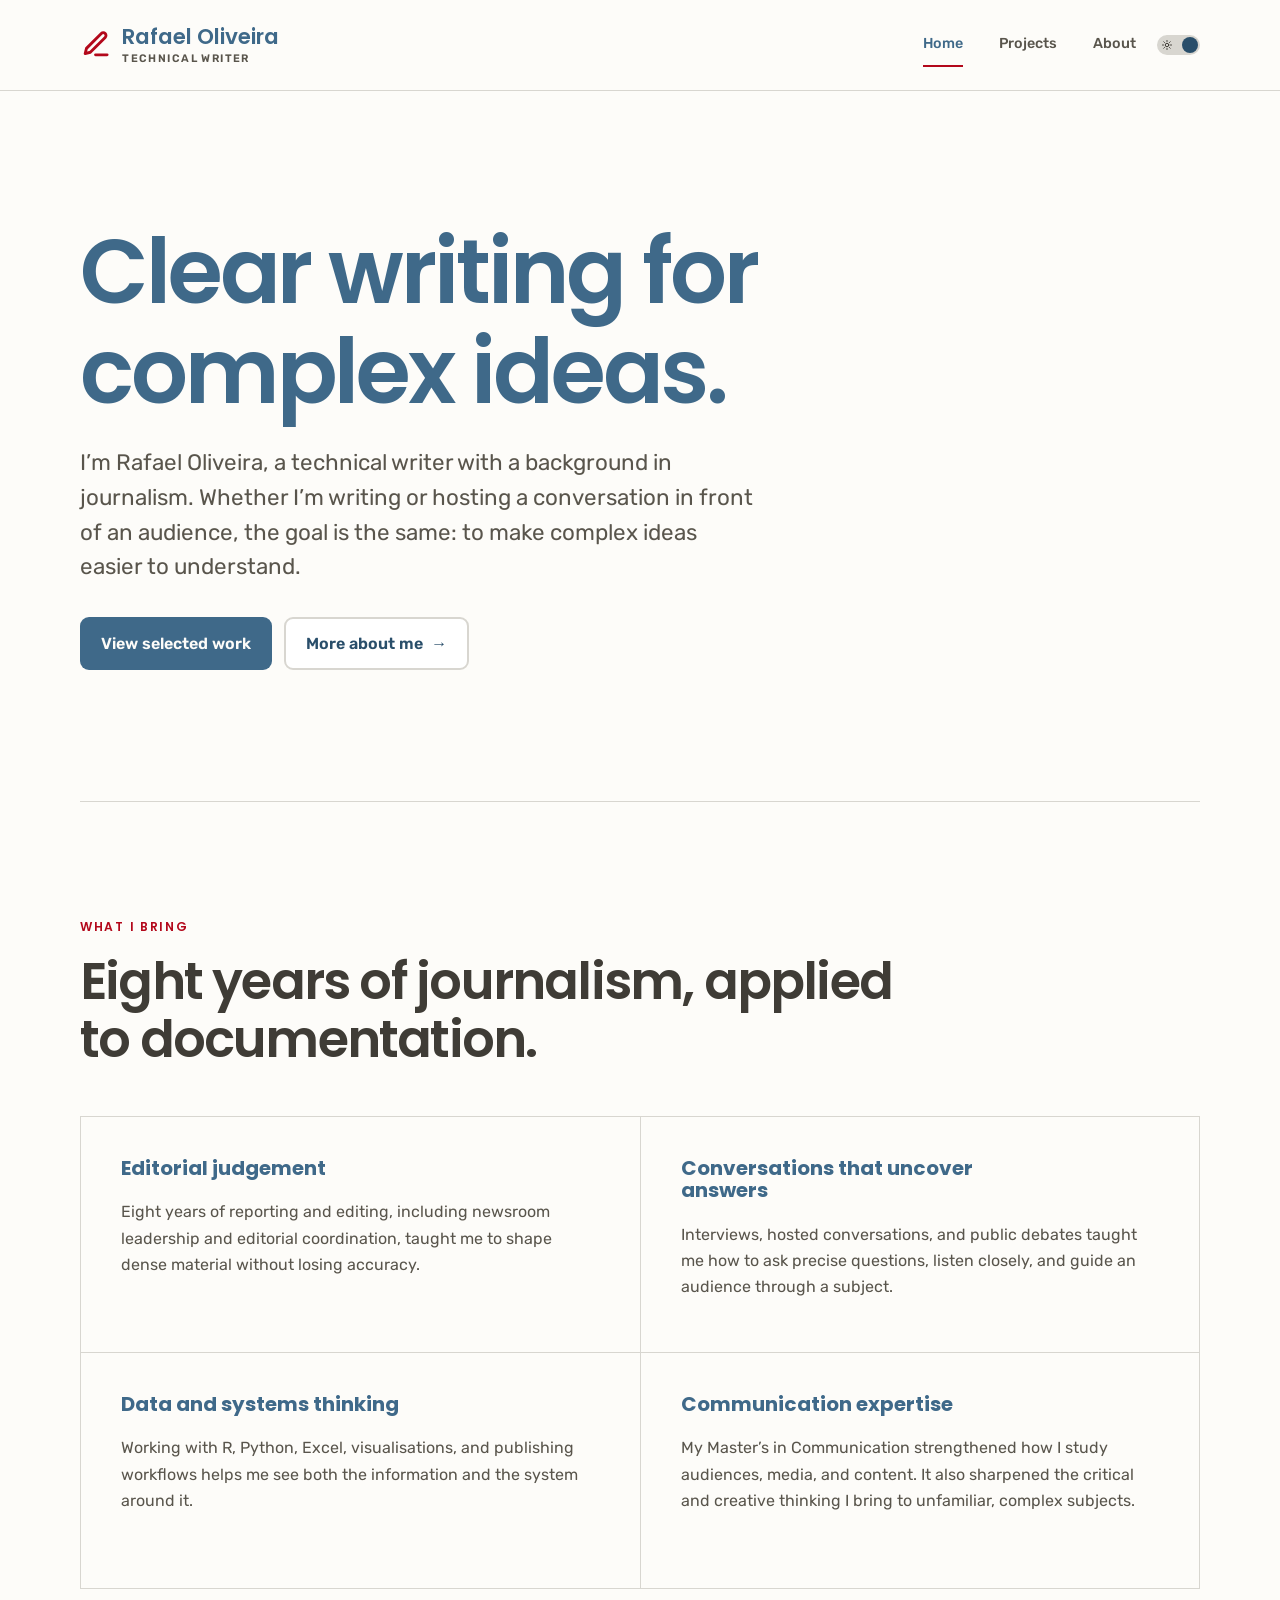
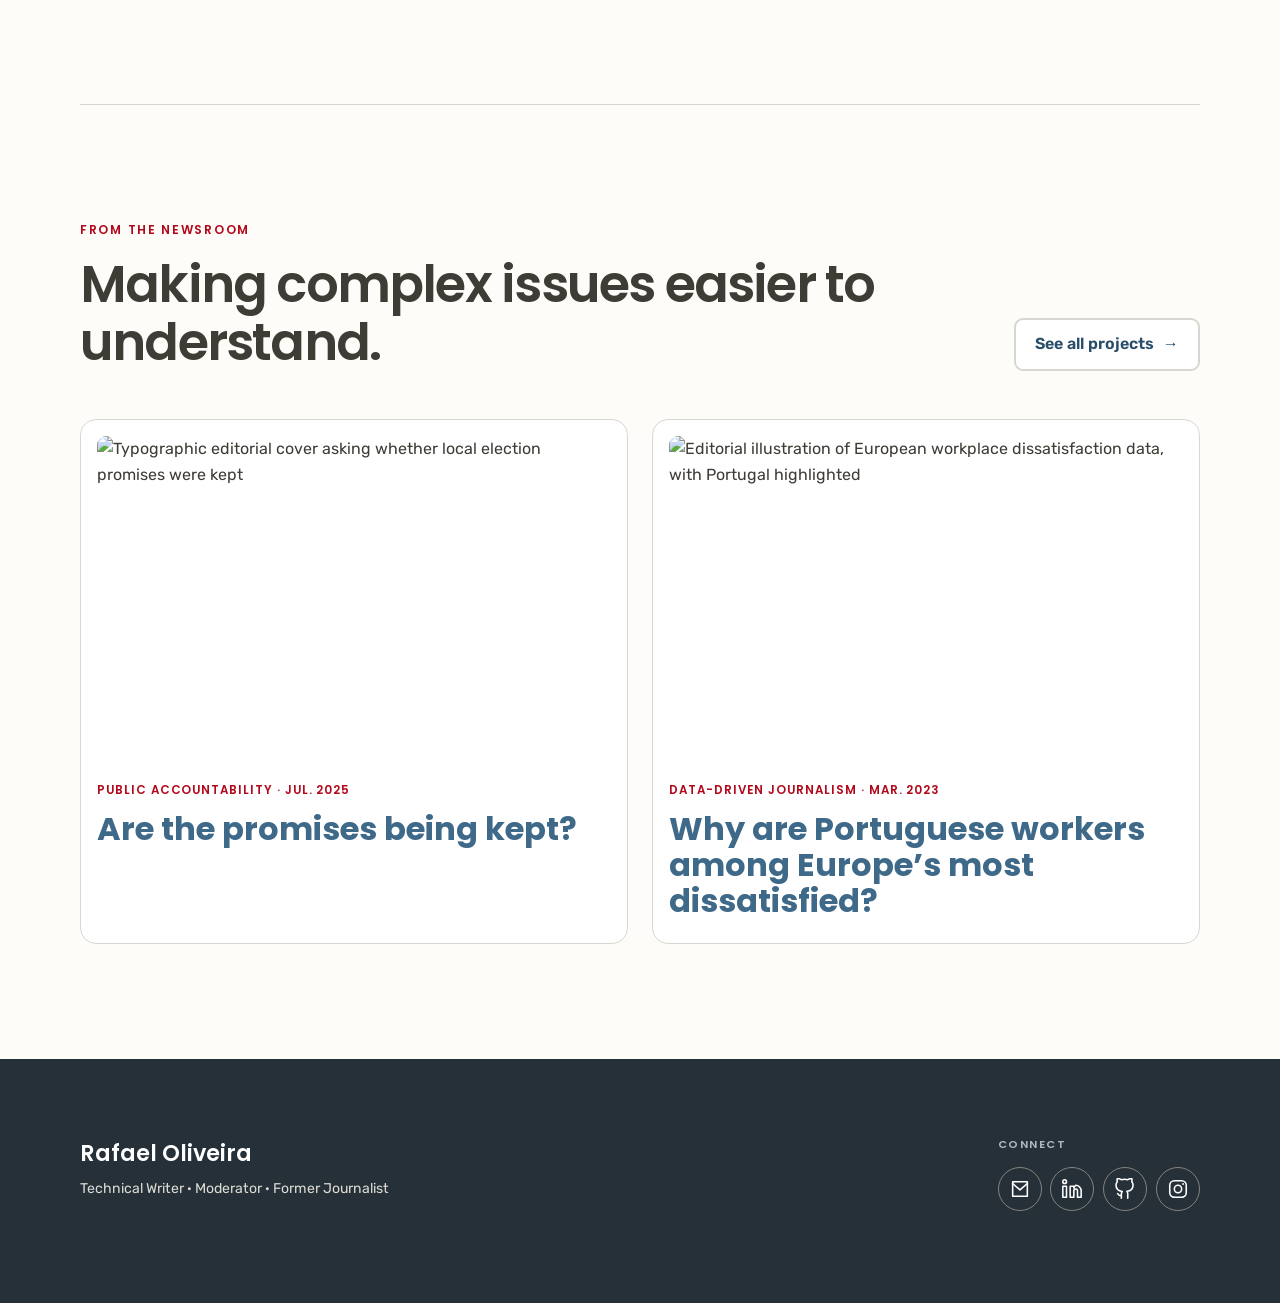
==== index.html @ fb3566c7 "Add files via upload" ====
<!DOCTYPE html>
<html lang="en">
<head>
    <meta charset="UTF-8">
    <meta name="viewport" content="width=device-width, initial-scale=1.0">
    <meta name="description" content="Rafael Oliveira is a technical writer with a background in journalism, data analysis, and editorial work.">
    <title>Rafael Oliveira — Technical Writer</title>
    <link rel="preconnect" href="https://fonts.googleapis.com">
    <link rel="preconnect" href="https://fonts.gstatic.com" crossorigin>
    <link href="https://fonts.googleapis.com/css2?family=Poppins:wght@500;600;700&family=Rubik:wght@400;500;600&display=swap" rel="stylesheet">
    <script>
        document.documentElement.classList.add('js');
        try {
            const savedTheme = localStorage.getItem('theme');
            const preferredTheme = matchMedia('(prefers-color-scheme: dark)').matches ? 'dark' : 'light';
            document.documentElement.dataset.theme = savedTheme || preferredTheme;
        } catch (error) {}
    </script>
    <link rel="stylesheet" href="./style.css">
</head>
<body>
    <a class="skip-link" href="#main-content">Skip to content</a>

    <header class="site-header">
        <nav class="site-nav" aria-label="Primary navigation">
            <a class="brand" href="./index.html">
                <svg class="brand-icon" viewBox="0 0 24 24" aria-hidden="true"><path d="M12 20h9"/><path d="M16.5 3.5a2.12 2.12 0 0 1 3 3L8 18l-4 1 1-4Z"/></svg>
                <span class="brand-copy">
                    <span class="brand-name">Rafael Oliveira</span>
                    <span class="brand-role">Technical Writer</span>
                </span>
            </a>
            <div class="nav-actions">
                <ul class="nav-links">
                    <li><a href="./index.html" aria-current="page">Home</a></li>
                    <li><a href="./projects.html">Projects</a></li>
                    <li><a href="./about.html">About</a></li>
                </ul>
                <button class="theme-toggle" type="button" aria-label="Switch to dark theme" aria-pressed="false">
                    <span class="theme-track" aria-hidden="true">
                        <svg class="theme-symbol theme-symbol-sun" viewBox="0 0 24 24"><circle cx="12" cy="12" r="3.5"/><path d="M12 3v2M12 19v2M3 12h2M19 12h2M5.6 5.6 7 7M17 17l1.4 1.4M5.6 18.4 7 17M17 7l1.4-1.4"/></svg>
                        <svg class="theme-symbol theme-symbol-moon" viewBox="0 0 24 24"><path d="M19 15.2A7.5 7.5 0 0 1 8.8 5 7.5 7.5 0 1 0 19 15.2Z"/></svg>
                        <span class="theme-thumb"></span>
                    </span>
                </button>
            </div>
        </nav>
    </header>

    <main id="main-content">
        <section class="hero" aria-labelledby="hero-title">
            <h1 id="hero-title">Clear writing for complex ideas.</h1>
            <p class="hero-summary">
                I’m Rafael Oliveira, a technical writer with a background in journalism. Whether I’m writing
                or hosting a conversation in front of an audience, the goal is the same: to make
                complex ideas easier to understand.
            </p>
            <div class="hero-actions">
                <a class="button button-primary" href="./projects.html">View selected work</a>
                <a class="button button-secondary" href="./about.html">More about me <span aria-hidden="true">→</span></a>
            </div>
        </section>

        <section class="strengths section-shell" aria-labelledby="strengths-title">
            <div class="section-heading">
                <p class="eyebrow">What I bring</p>
                <h2 id="strengths-title">Eight years of journalism, applied to documentation.</h2>
            </div>
            <div class="strength-grid">
                <article>
                    <h3>Editorial judgement</h3>
                    <p>Eight years of reporting and editing, including newsroom leadership and editorial coordination, taught me to shape dense material without losing accuracy.</p>
                </article>
                <article>
                    <h3>Conversations that uncover answers</h3>
                    <p>Interviews, hosted conversations, and public debates taught me how to ask precise questions, listen closely, and guide an audience through a subject.</p>
                </article>
                <article>
                    <h3>Data and systems thinking</h3>
                    <p>Working with R, Python, Excel, visualisations, and publishing workflows helps me see both the information and the system around it.</p>
                </article>
                <article>
                    <h3>Communication expertise</h3>
                    <p>My Master’s in Communication strengthened how I study audiences, media, and content. It also sharpened the critical and creative thinking I bring to unfamiliar, complex subjects.</p>
                </article>
            </div>
        </section>

        <section class="featured section-shell" aria-labelledby="featured-title">
            <div class="section-heading section-heading-row">
                <div>
                    <p class="eyebrow">From the newsroom</p>
                    <h2 id="featured-title">Making complex issues easier to understand.</h2>
                </div>
                <a class="button button-secondary" href="./projects.html">See all projects <span aria-hidden="true">→</span></a>
            </div>
            <div class="featured-grid">
                <a class="featured-card" href="https://mare-viva.pt/destaque/o-prometido-esta-a-ser-cumprido/" target="_blank" rel="noopener noreferrer">
                    <img src="./media/mare-viva-promises-v3.png" alt="Typographic editorial cover asking whether local election promises were kept">
                    <span class="project-type">Public accountability · <time datetime="2025-07">Jul. 2025</time></span>
                    <h3>Are the promises being kept?</h3>
                </a>
                <a class="featured-card" href="https://www.publico.pt/interactivos/portugueses-mais-insatisfeitos-trabalho-europa/" target="_blank" rel="noopener noreferrer">
                    <img src="./media/publico-workplace-dissatisfaction.png" alt="Editorial illustration of European workplace dissatisfaction data, with Portugal highlighted">
                    <span class="project-type">Data-driven journalism · <time datetime="2023-03">Mar. 2023</time></span>
                    <h3>Why are Portuguese workers among Europe’s most dissatisfied?</h3>
                </a>
            </div>
        </section>
    </main>

    <footer class="site-footer">
        <div class="footer-main">
            <div class="footer-identity">
                <p class="footer-name">Rafael Oliveira</p>
                <p class="footer-role">Technical Writer · Moderator · Former Journalist</p>
            </div>
            <div class="footer-connect">
                <p class="footer-label">Connect</p>
                <ul class="social-links" aria-label="Professional and social links">
                    <li><a href="mailto:raffael.oliveira.works@gmail.com" aria-label="Email Rafael"><svg viewBox="0 0 24 24" aria-hidden="true"><path d="M4 4h16v16H4z"/><path d="m4 6 8 7 8-7"/></svg></a></li>
                    <li><a href="https://www.linkedin.com/in/rafael-oliveira27/" target="_blank" rel="noopener noreferrer" aria-label="Rafael Oliveira on LinkedIn"><svg viewBox="0 0 24 24" aria-hidden="true"><path d="M16 8a6 6 0 0 1 6 6v7h-4v-7a2 2 0 0 0-4 0v7h-4V9h4v2a5 5 0 0 1 2-3Z"/><path d="M2 9h4v12H2z"/><circle cx="4" cy="4" r="2"/></svg></a></li>
                    <li><a href="https://github.com/RaffaelPO" target="_blank" rel="noopener noreferrer" aria-label="Rafael Oliveira on GitHub"><svg viewBox="0 0 24 24" aria-hidden="true"><path d="M15 22v-4a4.8 4.8 0 0 0-1-3.5c3.3-.4 6.8-1.6 6.8-7A5.4 5.4 0 0 0 19.4 4 5 5 0 0 0 19.3.5S18.2.1 15 1.8a13.4 13.4 0 0 0-7 0C4.8.1 3.7.5 3.7.5A5 5 0 0 0 3.6 4a5.4 5.4 0 0 0-1.4 3.7c0 5.4 3.5 6.6 6.8 7A4.8 4.8 0 0 0 8 18v4"/><path d="M8 19c-3 .9-3-1.5-4-2"/></svg></a></li>
                    <li><a href="https://www.instagram.com/raffaelpo/" target="_blank" rel="noopener noreferrer" aria-label="Rafael Oliveira on Instagram"><svg viewBox="0 0 24 24" aria-hidden="true"><rect x="3" y="3" width="18" height="18" rx="5"/><circle cx="12" cy="12" r="4"/><circle cx="17.5" cy="6.5" r="1" class="icon-fill"/></svg></a></li>
                </ul>
            </div>
        </div>
    </footer>
    <script src="./script.js"></script>
</body>
</html>
---- style.css ----
:root {
  color-scheme: light;
  --paper: #fdfcf9;
  --surface: #ffffff;
  --ink: #3f3c36;
  --ink-soft: #59554c;
  --primary: #3f6989;
  --primary-strong: #294e6a;
  --accent: #b3081b;
  --accent-soft: #f5dfe2;
  --line: #d8d6d0;
  --focus: #f0a500;
  --header-bg: rgba(253, 252, 249, 0.94);
  --footer-bg: #263039;
  --footer-copy: #fdfcf9;
  --shadow: 0 18px 50px rgba(38, 48, 56, 0.1);
  --sans: "Rubik", Arial, sans-serif;
  --display: "Poppins", Arial, sans-serif;
  --content-width: 1120px;
}

:root[data-theme="dark"] {
  color-scheme: dark;
  --paper: #111820;
  --surface: #19232d;
  --ink: #f5f1e9;
  --ink-soft: #c4cbd2;
  --primary: #9bc6e4;
  --primary-strong: #cae5f7;
  --accent: #ff8291;
  --accent-soft: #51212a;
  --line: #34414d;
  --focus: #ffd166;
  --header-bg: rgba(17, 24, 32, 0.94);
  --footer-bg: #080d12;
  --footer-copy: #f5f1e9;
  --shadow: 0 18px 50px rgba(0, 0, 0, 0.28);
}

* {
  box-sizing: border-box;
}

html {
  scroll-behavior: smooth;
}

body {
  margin: 0;
  overflow-x: hidden;
  background: var(--paper);
  color: var(--ink);
  font-family: var(--sans);
  font-size: 1rem;
  line-height: 1.65;
  transition: background-color 250ms ease, color 250ms ease;
}

img {
  display: block;
  max-width: 100%;
}

a {
  color: inherit;
}

a:focus-visible,
button:focus-visible {
  outline: 3px solid var(--focus);
  outline-offset: 4px;
}

button {
  font: inherit;
}

h1,
h2,
h3,
p {
  margin-top: 0;
}

h1,
h2,
h3 {
  line-height: 1.12;
}

h1,
h2 {
  font-family: var(--display);
  font-weight: 600;
  letter-spacing: -0.035em;
}

h1 {
  font-size: clamp(3.25rem, 7vw, 6.25rem);
}

h2 {
  font-size: clamp(2.15rem, 4vw, 3.7rem);
}

h3 {
  font-family: var(--display);
  font-size: 1.25rem;
}

.skip-link {
  position: fixed;
  top: 1rem;
  left: 1rem;
  z-index: 100;
  padding: 0.75rem 1rem;
  background: var(--surface);
  color: var(--ink);
  font-weight: 700;
  transform: translateY(-200%);
}

.skip-link:focus {
  transform: translateY(0);
}

.site-header {
  position: relative;
  z-index: 10;
  border-bottom: 1px solid var(--line);
  background: var(--header-bg);
  backdrop-filter: blur(12px);
  transition: background-color 250ms ease, border-color 250ms ease;
}

.site-nav {
  width: min(calc(100% - 2rem), var(--content-width));
  min-height: 90px;
  margin: 0 auto;
  display: flex;
  align-items: center;
  justify-content: space-between;
  gap: 2rem;
}

.brand {
  display: inline-flex;
  align-items: center;
  gap: 0.7rem;
  text-decoration: none;
  line-height: 1.15;
}

.brand-icon {
  width: 31px;
  height: 31px;
  flex: 0 0 auto;
  fill: none;
  stroke: var(--accent);
  stroke-linecap: round;
  stroke-linejoin: round;
  stroke-width: 2.2;
  transition: transform 220ms ease;
}

.brand:hover .brand-icon {
  transform: rotate(-8deg) translateY(-2px);
}

.brand-copy {
  display: flex;
  flex-direction: column;
}

.brand-name {
  color: var(--primary);
  font-family: var(--display);
  font-size: 1.35rem;
  font-weight: 600;
}

.brand-role {
  margin-top: 0.2rem;
  color: var(--ink-soft);
  font-size: 0.68rem;
  font-weight: 600;
  letter-spacing: 0.13em;
  text-transform: uppercase;
}

.nav-actions {
  display: flex;
  align-items: center;
  gap: 1.25rem;
}

.nav-links,
.social-links,
.tag-list,
.timeline {
  margin: 0;
  padding: 0;
  list-style: none;
}

.nav-links {
  display: flex;
  align-items: center;
  gap: clamp(1rem, 3vw, 2.25rem);
}

.nav-links a {
  display: inline-flex;
  min-height: 44px;
  align-items: center;
  border-bottom: 2px solid transparent;
  color: var(--ink-soft);
  font-size: 0.9rem;
  font-weight: 500;
  text-decoration: none;
}

.nav-links a:hover,
.nav-links a[aria-current="page"] {
  border-color: var(--accent);
  color: var(--primary);
}

.theme-toggle {
  width: 44px;
  height: 44px;
  flex: 0 0 auto;
  display: grid;
  place-items: center;
  padding: 0;
  border: 0;
  border-radius: 50%;
  background: transparent;
  cursor: pointer;
}

.theme-toggle:hover {
  background: transparent;
}

.theme-toggle:hover .theme-track {
  box-shadow: 0 0 0 1px var(--ink-soft);
}

.theme-track {
  position: relative;
  width: 43px;
  height: 20px;
  display: block;
  overflow: hidden;
  border-radius: 999px;
  background: var(--line);
  transition: background-color 180ms ease, box-shadow 180ms ease;
}

.theme-thumb {
  position: absolute;
  top: 2px;
  right: 2px;
  z-index: 2;
  width: 16px;
  height: 16px;
  border-radius: 50%;
  background: var(--primary-strong);
  transition: transform 180ms ease, background-color 180ms ease;
}

:root[data-theme="dark"] .theme-thumb {
  transform: translateX(-23px);
}

.theme-symbol {
  position: absolute;
  top: 4px;
  z-index: 1;
  width: 12px;
  height: 12px;
  fill: none;
  stroke: var(--ink);
  stroke-linecap: round;
  stroke-linejoin: round;
  stroke-width: 2;
}

.theme-symbol-sun {
  left: 4px;
}

.theme-symbol-moon {
  right: 4px;
}

.section-shell,
.hero {
  width: min(calc(100% - 2rem), var(--content-width));
  margin-inline: auto;
}

.hero {
  min-height: min(710px, calc(100vh - 90px));
  padding: clamp(4rem, 7vw, 6rem) 0;
  display: flex;
  flex-direction: column;
  justify-content: center;
}

.hero h1 {
  max-width: 930px;
  margin-bottom: 1.5rem;
  color: var(--primary);
}

.hero-summary {
  max-width: 680px;
  margin-bottom: 2rem;
  color: var(--ink-soft);
  font-size: clamp(1.15rem, 2vw, 1.4rem);
  line-height: 1.55;
}

.eyebrow {
  margin-bottom: 1rem;
  color: var(--accent);
  font-family: var(--display);
  font-size: 0.76rem;
  font-weight: 600;
  letter-spacing: 0.14em;
  text-transform: uppercase;
}

.hero-actions {
  display: flex;
  flex-wrap: wrap;
  align-items: center;
  gap: 0.75rem;
}

.button {
  display: inline-flex;
  min-height: 48px;
  align-items: center;
  justify-content: center;
  padding: 0.72rem 1.2rem;
  border: 2px solid transparent;
  border-radius: 9px;
  font-weight: 600;
  text-decoration: none;
  transition: background-color 160ms ease, color 160ms ease, transform 160ms ease;
}

.button:hover {
  transform: translateY(-2px);
}

.button-primary {
  background: var(--primary);
  color: var(--paper);
}

:root[data-theme="dark"] .button-primary {
  color: #0a1721;
}

.button-primary:hover {
  background: var(--primary-strong);
  color: #fff;
}

.button-secondary {
  border-color: var(--line);
  background: var(--surface);
  color: var(--primary-strong);
}

.button-secondary:hover {
  border-color: var(--accent);
  color: var(--primary-strong);
}

.button-secondary span {
  margin-left: 0.55rem;
  transition: transform 160ms ease;
}

.button-secondary:hover span {
  transform: translateX(3px);
}

.text-link {
  display: inline-flex;
  min-height: 44px;
  align-items: center;
  gap: 0.45rem;
  color: var(--primary-strong);
  font-weight: 600;
  text-underline-offset: 0.25em;
}

.text-link:hover {
  color: var(--accent);
}

.strengths,
.featured,
.about-story,
.timeline-section,
.skills-section,
.project-list,
.more-work {
  padding-block: clamp(4.5rem, 9vw, 8rem);
}

.strengths {
  border-top: 1px solid var(--line);
}

.section-heading {
  max-width: 830px;
  margin-bottom: 3rem;
}

.section-heading h2 {
  margin-bottom: 0;
}

.section-heading-row {
  max-width: none;
  display: flex;
  align-items: end;
  justify-content: space-between;
  gap: 3rem;
}

.section-heading-row > div {
  max-width: 800px;
}

.strength-grid {
  display: grid;
  grid-template-columns: repeat(2, 1fr);
  gap: 1px;
  padding: 1px;
  background: var(--line);
}

.strength-grid article {
  min-height: 235px;
  padding: clamp(1.6rem, 4vw, 2.5rem);
  background: var(--paper);
  transition: background-color 250ms ease, transform 220ms ease;
}

.strength-grid article:hover {
  position: relative;
  z-index: 1;
  background: var(--surface);
  transform: translateY(-4px);
  box-shadow: var(--shadow);
}

.strength-grid h3 {
  max-width: 24ch;
  color: var(--primary);
}

.strength-grid p {
  max-width: 51ch;
  margin-bottom: 0;
  color: var(--ink-soft);
}

.featured {
  border-top: 1px solid var(--line);
}

.featured-grid {
  display: grid;
  grid-template-columns: repeat(2, 1fr);
  gap: 1.5rem;
}

.featured-card {
  padding: 1rem;
  border: 1px solid var(--line);
  border-radius: 16px;
  background: var(--surface);
  text-decoration: none;
  transition: border-color 200ms ease, box-shadow 200ms ease, transform 200ms ease;
}

.featured-card:hover {
  border-color: var(--primary);
  transform: translateY(-5px);
  box-shadow: var(--shadow);
}

.featured-card img {
  width: 100%;
  aspect-ratio: 16 / 10;
  margin-bottom: 1.5rem;
  border-radius: 9px;
  object-fit: cover;
  object-position: top;
  transition: filter 200ms ease, transform 300ms ease;
}

.featured-card:hover img {
  filter: saturate(1.08);
  transform: scale(1.012);
}

.featured-card h3 {
  max-width: 28ch;
  margin-bottom: 0.5rem;
  color: var(--primary);
  font-size: clamp(1.45rem, 2.7vw, 2rem);
}

.featured-card:hover h3,
.featured-card:hover .card-link {
  color: var(--accent);
}

.project-type {
  display: block;
  margin-bottom: 0.65rem;
  color: var(--accent);
  font-family: var(--display);
  font-size: 0.74rem;
  font-weight: 600;
  letter-spacing: 0.08em;
  text-transform: uppercase;
}

.card-link {
  color: var(--primary-strong);
  font-size: 0.9rem;
  font-weight: 600;
  text-decoration: underline;
  text-underline-offset: 0.25em;
}

.site-footer {
  padding: clamp(3rem, 7vw, 4.75rem) 1rem 1.5rem;
  background: var(--footer-bg);
  color: var(--footer-copy);
  transition: background-color 250ms ease;
}

.footer-main,
.footer-bottom {
  width: min(100%, var(--content-width));
  margin-inline: auto;
}

.footer-main {
  padding-bottom: clamp(2.75rem, 6vw, 4.25rem);
  display: grid;
  grid-template-columns: minmax(260px, 1fr) auto;
  align-items: start;
  gap: clamp(3rem, 7vw, 6rem);
}

.footer-identity {
  max-width: 360px;
}

.footer-name {
  margin-bottom: 0.35rem;
  color: #fff;
  font-family: var(--display);
  font-size: 1.4rem;
  font-weight: 600;
}

.footer-role {
  margin-bottom: 0;
  color: #dedbd4;
  font-size: 0.88rem;
}

.footer-label {
  margin-bottom: 0.85rem;
  color: #aeb8c0;
  font-family: var(--display);
  font-size: 0.7rem;
  font-weight: 600;
  letter-spacing: 0.14em;
  text-transform: uppercase;
}

.social-links {
  display: flex;
  gap: 0.55rem;
}

.social-links a {
  width: 44px;
  height: 44px;
  display: grid;
  place-items: center;
  border: 1px solid #85837d;
  border-radius: 50%;
  color: #fff;
  transition: background-color 180ms ease, border-color 180ms ease, color 180ms ease, transform 180ms ease;
}

.social-links a:hover {
  border-color: var(--accent);
  background: var(--accent);
  color: #fff;
  transform: translateY(-3px);
}

.social-links svg {
  width: 22px;
  height: 22px;
  fill: none;
  stroke: currentColor;
  stroke-linecap: round;
  stroke-linejoin: round;
  stroke-width: 1.7;
}

.social-links .icon-fill {
  fill: currentColor;
  stroke: none;
}

.footer-bottom {
  padding-top: 1.35rem;
  display: flex;
  justify-content: space-between;
  gap: 2rem;
  border-top: 1px solid #59636b;
  color: #c9d0d5;
  font-size: 0.82rem;
}

.footer-bottom p {
  margin-bottom: 0;
}

.page-intro {
  padding-block: clamp(5rem, 10vw, 8rem);
  border-bottom: 1px solid var(--line);
}

.page-intro h1 {
  margin-bottom: 1.5rem;
  color: var(--primary);
}

.page-intro > p:last-child {
  max-width: 680px;
  margin-bottom: 0;
  color: var(--ink-soft);
  font-size: 1.2rem;
}

.project-list {
  display: grid;
  gap: clamp(5rem, 10vw, 9rem);
}

.project-card {
  display: grid;
  grid-template-columns: repeat(2, minmax(0, 1fr));
  align-items: center;
  gap: clamp(2rem, 6vw, 6rem);
}

.project-card:nth-child(even) .project-image {
  order: 2;
}

.project-image {
  display: block;
  padding: 0.75rem;
  border: 1px solid var(--line);
  border-radius: 15px;
  background: var(--surface);
  transition: border-color 200ms ease, box-shadow 200ms ease, transform 200ms ease;
}

.project-image:hover {
  border-color: var(--primary);
  transform: translateY(-4px);
  box-shadow: var(--shadow);
}

.project-image img {
  width: 100%;
  aspect-ratio: 16 / 10;
  border-radius: 8px;
  object-fit: cover;
}

.project-copy h2 {
  margin-bottom: 1.25rem;
  color: var(--primary);
  font-size: clamp(2rem, 3.8vw, 3.25rem);
}

.project-copy h2 a {
  color: inherit;
  text-decoration-color: transparent;
  text-decoration-thickness: 2px;
  text-underline-offset: 0.16em;
  transition: color 180ms ease, text-decoration-color 180ms ease;
}

.project-copy h2 a:hover {
  color: var(--accent);
  text-decoration-color: currentColor;
}

.project-copy > p:not(.project-type) {
  color: var(--ink-soft);
}

.tag-list {
  display: flex;
  flex-wrap: wrap;
  gap: 0.5rem;
  margin: 1.5rem 0;
}

.tag-list li {
  padding: 0.35rem 0.65rem;
  border: 1px solid var(--line);
  border-radius: 8px;
  color: var(--ink-soft);
  font-size: 0.8rem;
  font-weight: 500;
}

.more-work {
  border-top: 1px solid var(--line);
}

.more-work-grid {
  display: grid;
  grid-template-columns: repeat(2, minmax(0, 1fr));
  gap: 1rem;
}

.more-work-card {
  min-height: 315px;
  padding: clamp(1.5rem, 3vw, 2.25rem);
  display: flex;
  flex-direction: column;
  border: 1px solid var(--line);
  border-radius: 16px;
  background: var(--surface);
  text-decoration: none;
  transition: border-color 200ms ease, box-shadow 200ms ease, transform 200ms ease;
}

.more-work-card:hover {
  border-color: var(--primary);
  transform: translateY(-4px);
  box-shadow: var(--shadow);
}

.more-work-card:hover .card-link {
  color: var(--accent);
}

.more-work-card h3 {
  max-width: 27ch;
  margin-bottom: 1rem;
  color: var(--primary);
  font-size: clamp(1.45rem, 2.7vw, 2rem);
}

.more-work-card > p:not(.project-type) {
  max-width: 58ch;
  color: var(--ink-soft);
}

.more-work-card .card-link {
  margin-top: auto;
}

.more-work-card-accent {
  background: var(--primary-strong);
  color: #fff;
}

.more-work-card-accent .project-type {
  color: #ffd1d7;
}

.more-work-card-accent h3,
.more-work-card-accent > p:not(.project-type),
.more-work-card-accent .card-link {
  color: #fff;
}

.about-hero {
  padding-block: clamp(5rem, 10vw, 8rem);
  border-bottom: 1px solid var(--line);
}

.about-copy {
  display: grid;
  grid-template-columns: minmax(280px, 0.8fr) minmax(0, 1fr);
  align-items: end;
  gap: clamp(2.5rem, 8vw, 7rem);
}

.about-copy .eyebrow {
  grid-column: 1 / -1;
  margin-bottom: -0.5rem;
}

.about-copy h1 {
  margin-bottom: 0;
  color: var(--primary);
  font-size: clamp(2.75rem, 4.5vw, 4.5rem);
}

.about-lead {
  max-width: 650px;
  margin-bottom: 0;
  color: var(--ink-soft);
  font-size: 1.18rem;
}

.about-story .section-heading {
  max-width: 760px;
}

.story-grid {
  display: grid;
  grid-template-columns: repeat(3, minmax(0, 1fr));
  gap: 1rem;
}

.story-card {
  min-height: 270px;
  padding: clamp(1.5rem, 3vw, 2.1rem);
  border: 1px solid var(--line);
  border-radius: 16px;
  background: var(--surface);
}

.story-card-primary {
  border-color: #294e6a;
  background: #294e6a;
  color: #fff;
}

.story-label {
  margin-bottom: 2.25rem;
  color: var(--accent);
  font-family: var(--display);
  font-size: 0.72rem;
  font-weight: 600;
  letter-spacing: 0.12em;
  text-transform: uppercase;
}

.story-card-primary .story-label {
  color: #ffd1d7;
}

.story-card h3 {
  margin-bottom: 0.85rem;
  color: var(--primary);
  font-size: 1.35rem;
}

.story-card-primary h3 {
  color: #fff;
}

.story-card > p:last-child {
  margin-bottom: 0;
  color: var(--ink-soft);
}

.story-card-primary > p:last-child {
  color: #eef7fc;
}

.timeline-section {
  border-top: 1px solid var(--line);
}

.timeline-columns {
  display: grid;
  grid-template-columns: repeat(2, 1fr);
  gap: clamp(3rem, 7vw, 6rem);
}

.timeline-column-title {
  margin-bottom: 2rem;
  color: var(--primary);
  font-size: 1.15rem;
}

.timeline-item {
  position: relative;
  padding-bottom: 2.75rem;
  display: grid;
  grid-template-columns: 16px minmax(0, 1fr);
  gap: 1rem;
}

.timeline-item:not(:last-child)::before {
  content: "";
  position: absolute;
  top: 17px;
  bottom: 0;
  left: 5px;
  width: 1px;
  background: var(--line);
}

.timeline-marker {
  position: relative;
  z-index: 1;
  width: 11px;
  height: 11px;
  margin-top: 0.42rem;
  border: 2px solid var(--paper);
  border-radius: 50%;
  background: var(--accent);
  box-shadow: 0 0 0 2px var(--accent);
}

.timeline-date {
  margin-bottom: 0.4rem;
  color: var(--accent);
  font-size: 0.74rem;
  font-weight: 600;
  letter-spacing: 0.08em;
  text-transform: uppercase;
}

.timeline-item h4 {
  margin: 0 0 0.25rem;
  color: var(--primary);
  font-family: var(--display);
  font-size: 1.15rem;
  line-height: 1.3;
}

.timeline-place {
  margin-bottom: 0.75rem;
  color: var(--ink);
  font-size: 0.88rem;
  font-weight: 600;
}

.timeline-item div > p:last-child {
  margin-bottom: 0;
  color: var(--ink-soft);
  font-size: 0.93rem;
}

.skills-section {
  border-top: 1px solid var(--line);
}

.skills-grid {
  display: grid;
  grid-template-columns: repeat(3, minmax(0, 1fr));
  gap: 1px;
  padding: 1px;
  background: var(--line);
}

.skills-grid article {
  min-height: 165px;
  padding: clamp(1.4rem, 3vw, 2rem);
  background: var(--paper);
}

.skills-grid h3 {
  margin-bottom: 1.25rem;
  color: var(--primary);
  font-size: 1.15rem;
}

.skills-grid p {
  margin-bottom: 0;
  color: var(--ink-soft);
}

.about-contact {
  margin-bottom: clamp(3rem, 7vw, 5rem);
  padding: clamp(1.75rem, 4vw, 2.75rem) clamp(1.5rem, 4vw, 2.75rem);
  display: flex;
  align-items: end;
  justify-content: space-between;
  gap: 2rem;
  border-top: 1px solid var(--line);
  border-bottom: 1px solid var(--line);
  border-radius: 16px;
  background: var(--surface);
  box-shadow: var(--shadow);
  transition: background-color 250ms ease, border-color 250ms ease;
}

.about-contact .eyebrow {
  margin-bottom: 0.65rem;
}

.about-contact h2 {
  max-width: 760px;
  margin-bottom: 0;
  color: var(--primary);
  font-size: clamp(1.7rem, 3vw, 2.5rem);
}

.about-contact-note {
  max-width: 650px;
  margin: 0.8rem 0 0;
  color: var(--ink-soft);
}

.about-contact .button-primary:hover {
  background: var(--accent);
  color: #fff;
}

.about-contact .button {
  flex: 0 0 auto;
}

.about-contact .button span {
  margin-left: 0.55rem;
}

.hero > * {
  animation: rise-in 700ms both;
}

.hero > :nth-child(2) {
  animation-delay: 80ms;
}

.hero > :nth-child(3) {
  animation-delay: 160ms;
}

.hero > :nth-child(4) {
  animation-delay: 240ms;
}

.js .reveal {
  opacity: 0;
  transform: translateY(24px);
  transition: opacity 650ms ease, transform 650ms ease;
}

.js .reveal.is-visible {
  opacity: 1;
  transform: translateY(0);
}

@keyframes rise-in {
  from {
    opacity: 0;
    transform: translateY(18px);
  }
  to {
    opacity: 1;
    transform: translateY(0);
  }
}

@media (max-width: 800px) {
  .site-nav {
    min-height: 0;
    padding: 1rem 0;
    flex-direction: column;
    align-items: flex-start;
    gap: 0.75rem;
  }

  .nav-actions {
    width: 100%;
    justify-content: space-between;
    gap: 0.75rem;
  }

  .nav-links {
    flex: 1;
    justify-content: space-between;
  }

  .hero {
    min-height: 0;
    padding-block: 4rem;
  }

  .hero h1 {
    font-size: clamp(3rem, 14.5vw, 4.75rem);
  }

  .featured-grid,
  .project-card,
  .about-hero,
  .timeline-columns {
    grid-template-columns: 1fr;
  }

  .story-grid,
  .skills-grid {
    grid-template-columns: 1fr;
  }

  .section-heading-row {
    align-items: flex-start;
    flex-direction: column;
    gap: 1rem;
  }

  .project-card:nth-child(even) .project-image {
    order: 0;
  }

  .about-hero {
    gap: 2.5rem;
  }

  .about-copy {
    grid-template-columns: 1fr;
    align-items: start;
    gap: 1rem;
  }

  .footer-main {
    grid-template-columns: 1fr auto;
  }

  .footer-identity {
    grid-column: auto;
  }

  .about-contact {
    align-items: flex-start;
    flex-direction: column;
  }
}

@media (max-width: 600px) {
  .brand-name {
    font-size: 1.2rem;
  }

  .nav-links {
    gap: 0.45rem;
  }

  .nav-links a {
    font-size: 0.86rem;
  }

  .strength-grid,
  .more-work-grid {
    grid-template-columns: 1fr;
  }

  .strength-grid article {
    min-height: 0;
  }

  .footer-main {
    grid-template-columns: 1fr;
    gap: 2rem;
  }

  .footer-bottom {
    flex-direction: column;
    gap: 0.6rem;
  }
}

@media (max-width: 420px) {
  .hero-actions {
    align-items: flex-start;
    flex-direction: column;
    gap: 0.75rem;
  }

  .button {
    width: 100%;
  }

}

@media (prefers-reduced-motion: reduce) {
  html {
    scroll-behavior: auto;
  }

  *,
  *::before,
  *::after {
    animation-duration: 0.01ms !important;
    animation-iteration-count: 1 !important;
    scroll-behavior: auto !important;
    transition-duration: 0.01ms !important;
  }

  .js .reveal {
    opacity: 1;
    transform: none;
  }
}
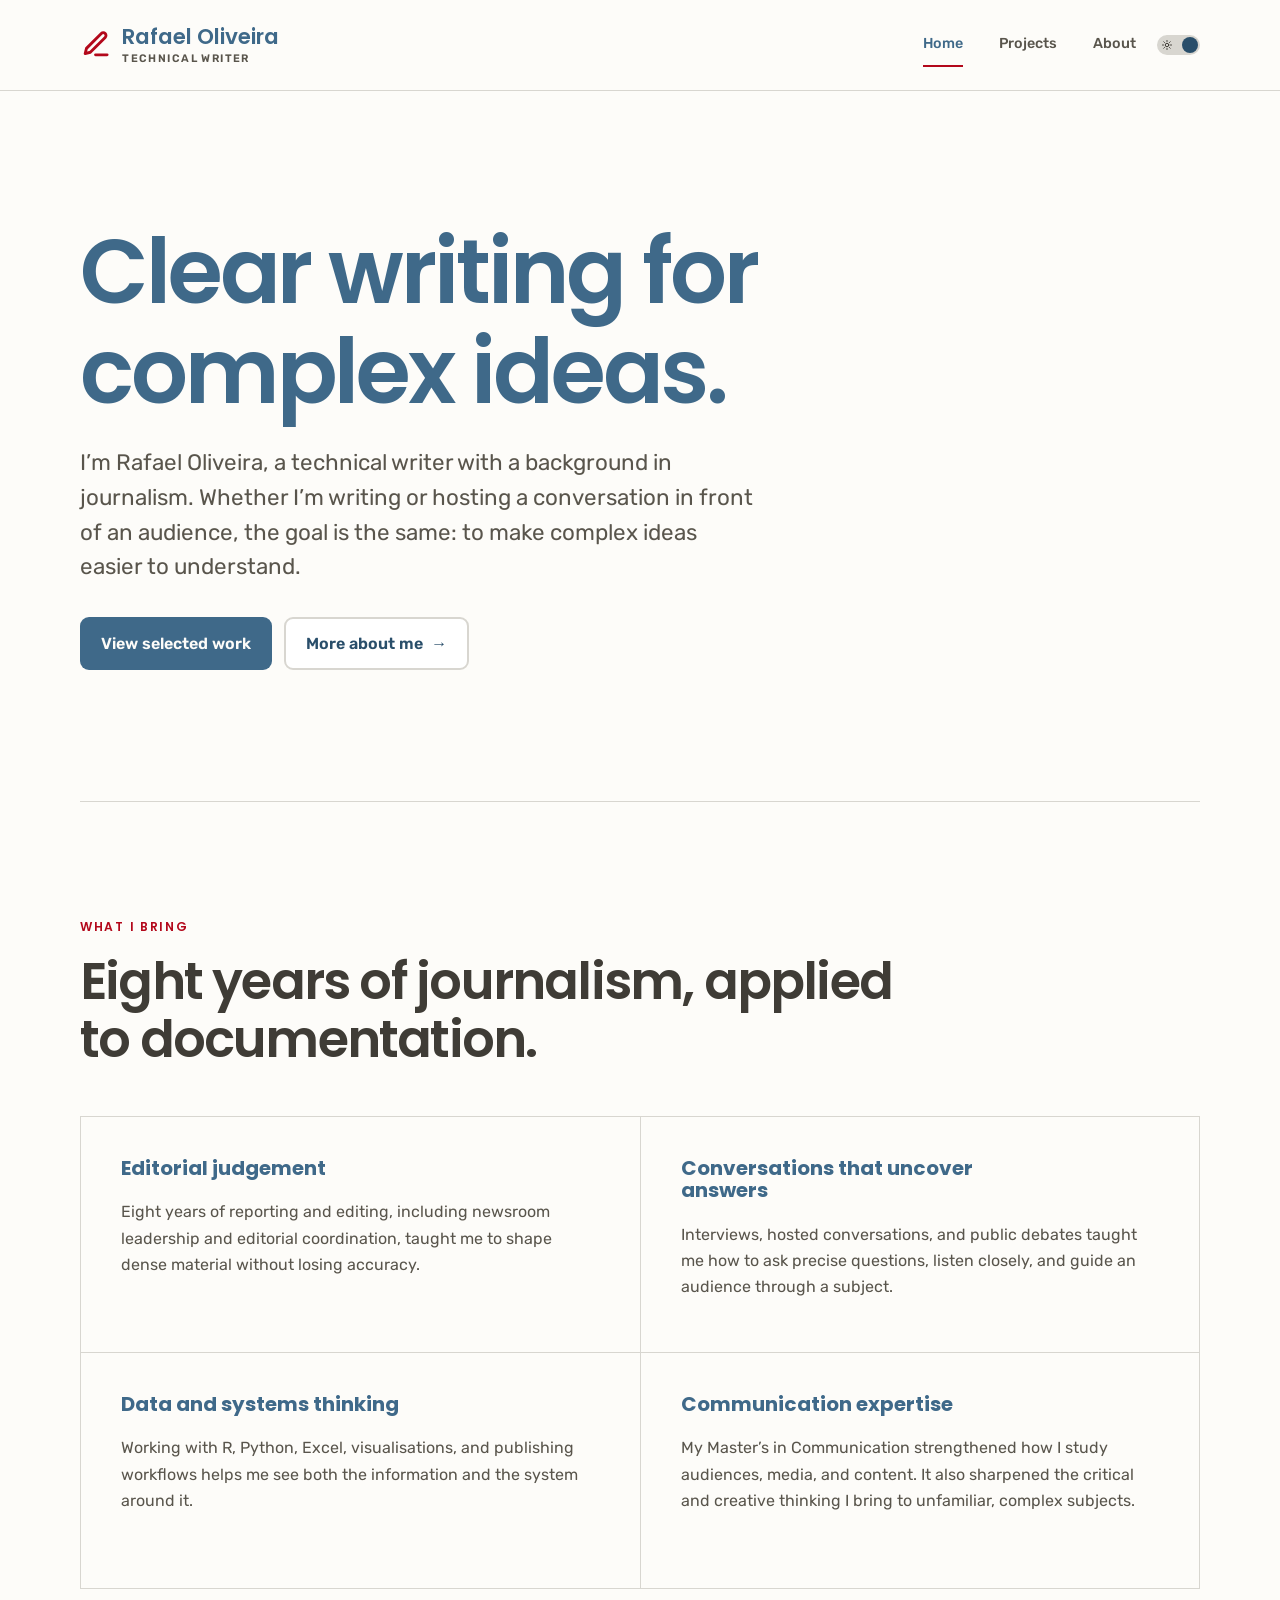
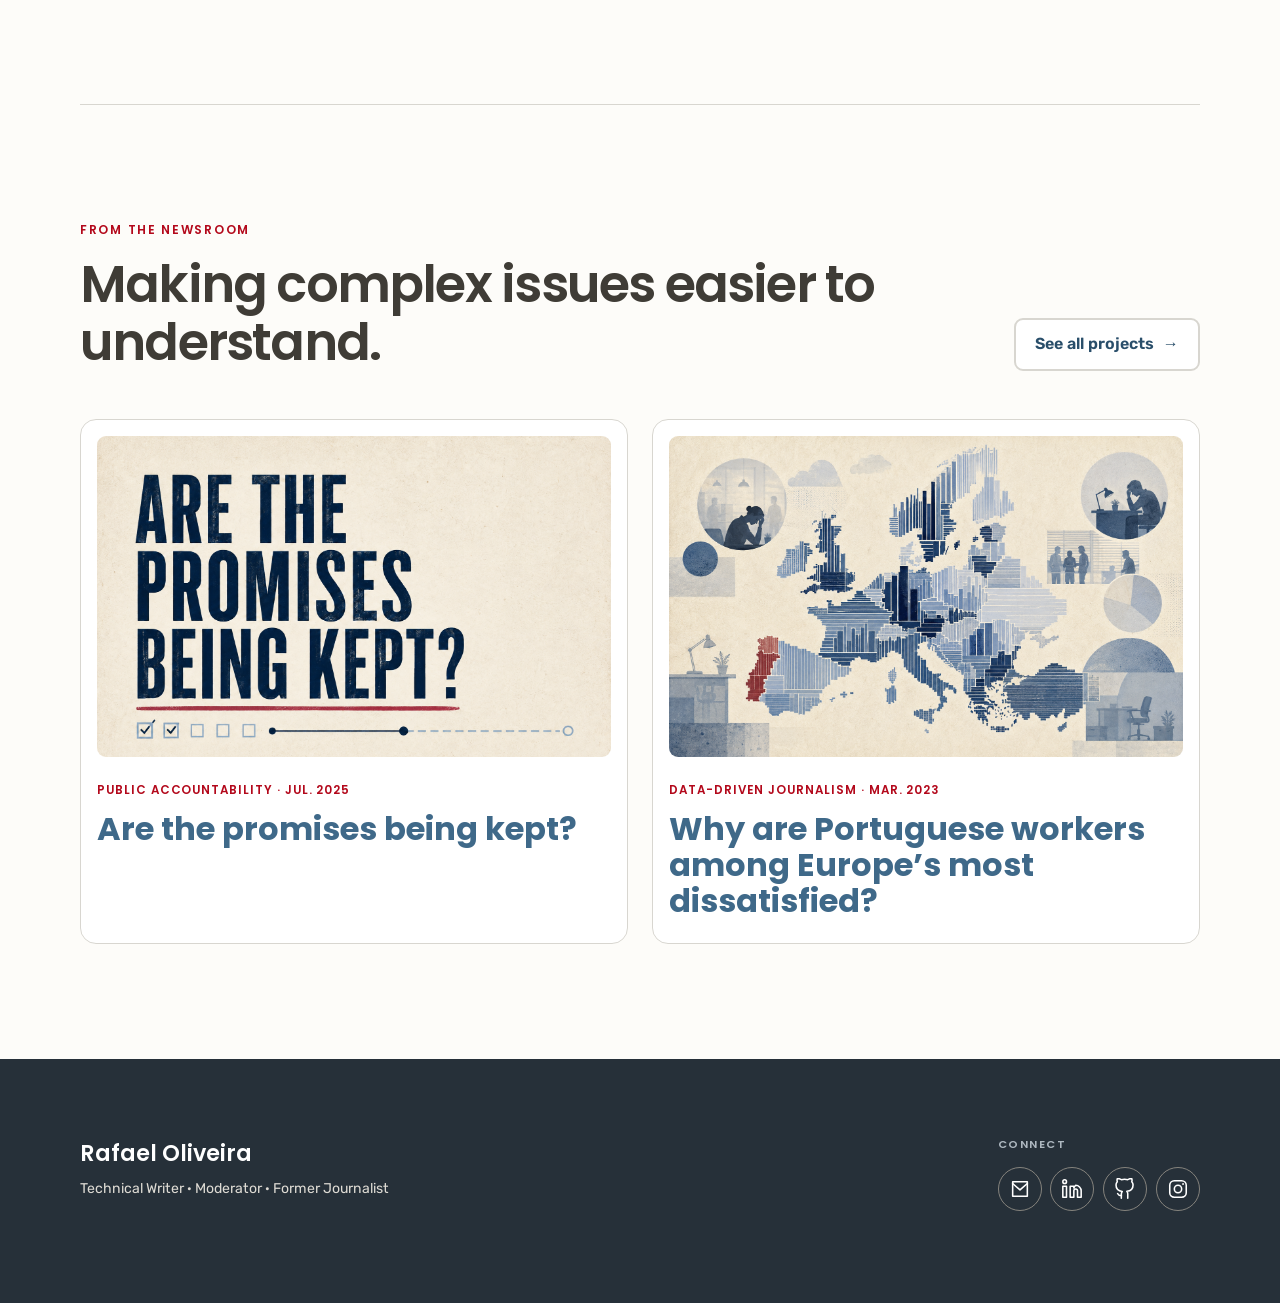
==== commit fcdc9bf3: "Refactor theme management" ====
--- a/index.html
+++ b/index.html
@@ -11,9 +11,8 @@
     <script>
         document.documentElement.classList.add('js');
         try {
-            const savedTheme = localStorage.getItem('theme');
-            const preferredTheme = matchMedia('(prefers-color-scheme: dark)').matches ? 'dark' : 'light';
-            document.documentElement.dataset.theme = savedTheme || preferredTheme;
+            const savedTheme = localStorage.getItem('theme-preference');
+            document.documentElement.dataset.theme = savedTheme || 'light';
         } catch (error) {}
     </script>
     <link rel="stylesheet" href="./style.css">
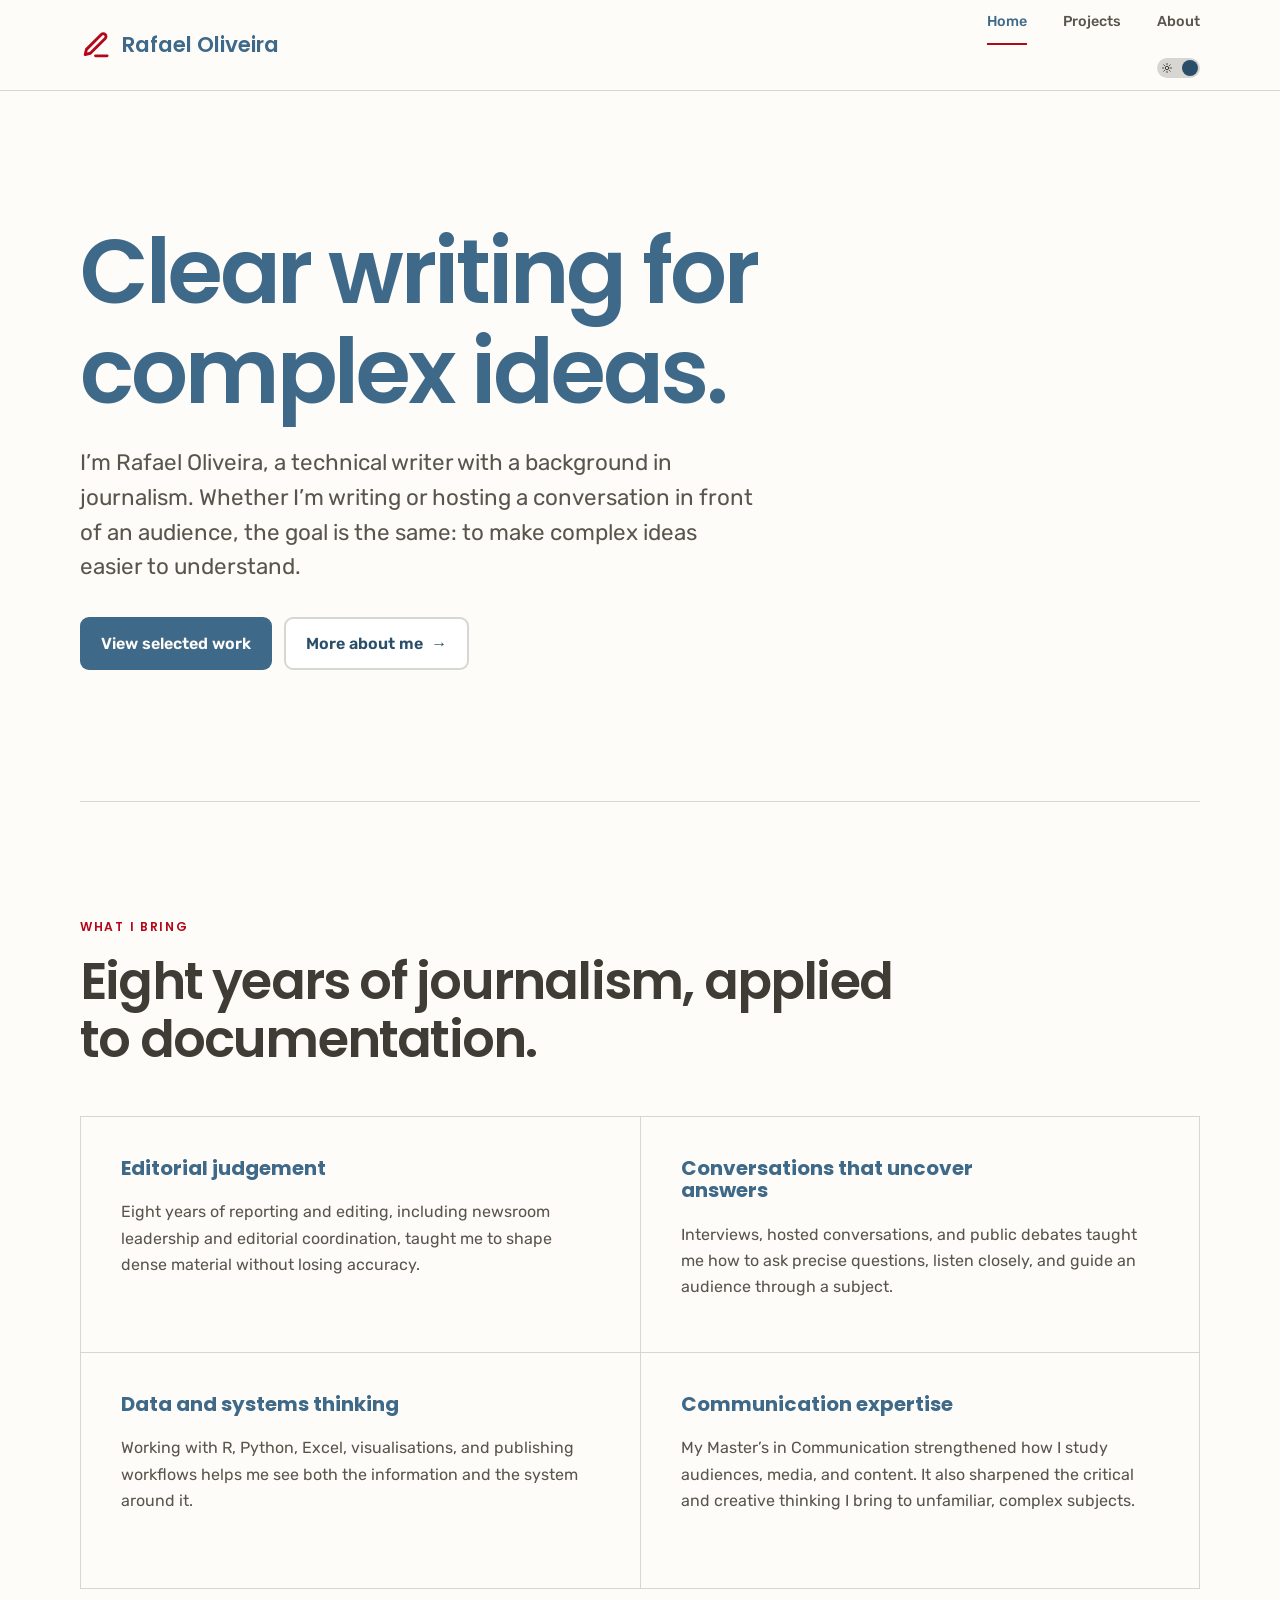
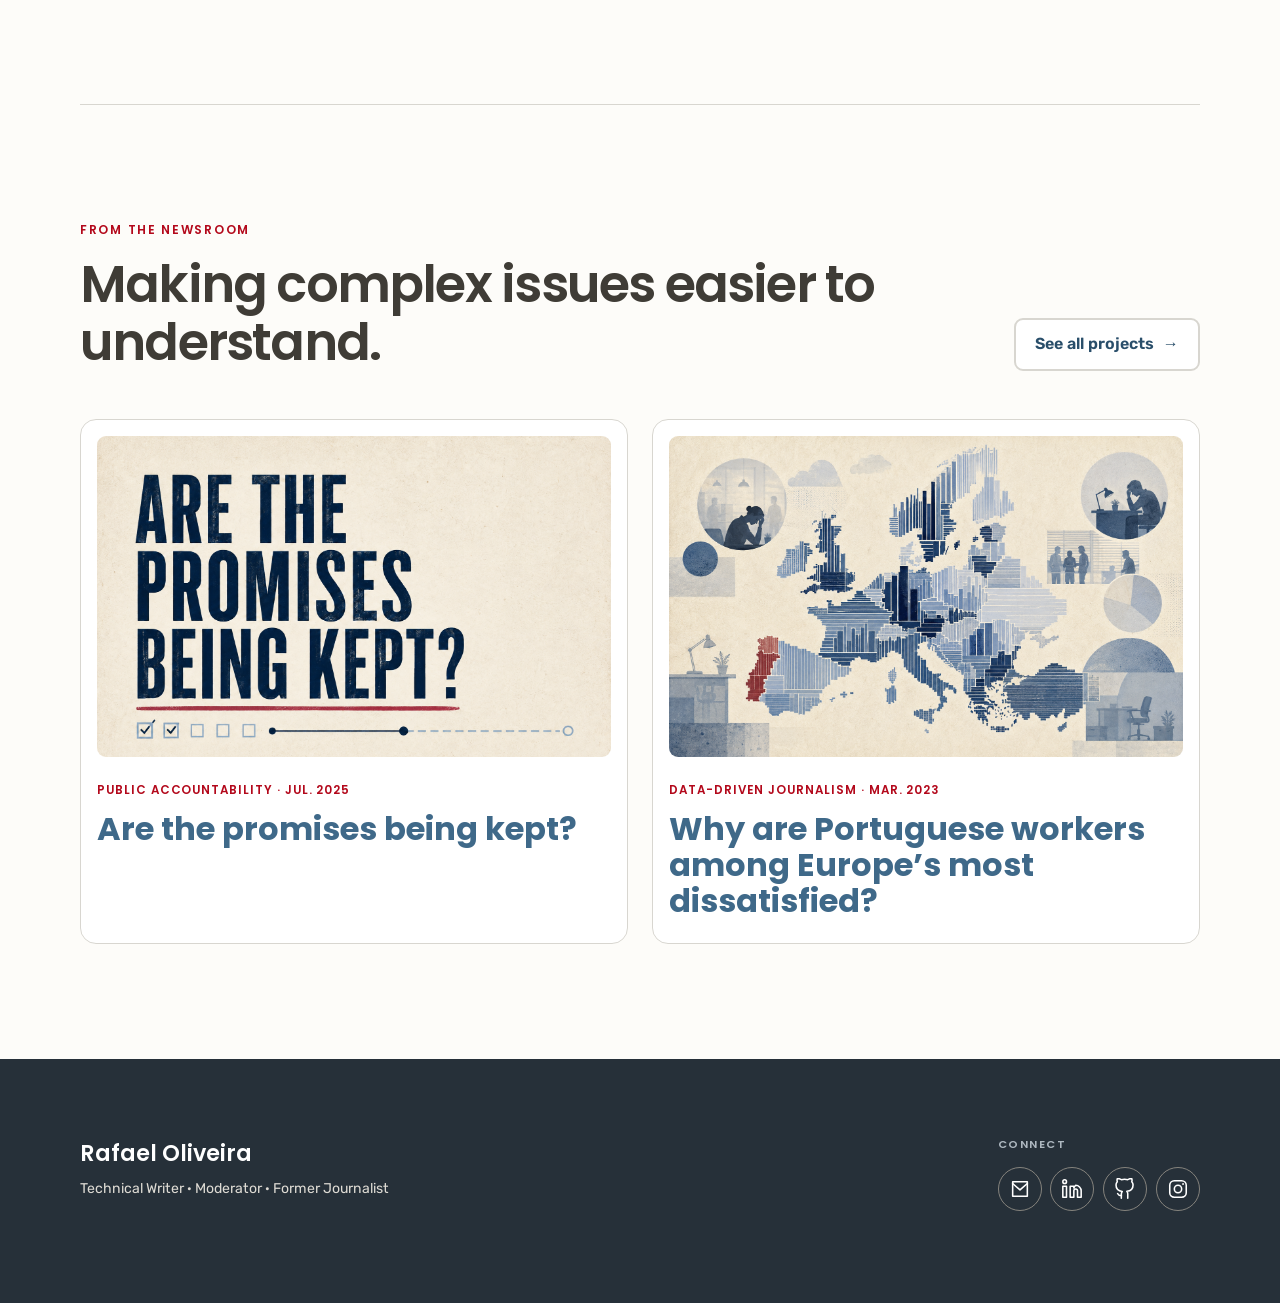
==== commit f3ad2d28: "Update page titles for consistency and improve layout with CSS grid adjustments" ====
--- a/index.html
+++ b/index.html
@@ -4,6 +4,7 @@
     <meta charset="UTF-8">
     <meta name="viewport" content="width=device-width, initial-scale=1.0">
     <meta name="description" content="Rafael Oliveira is a technical writer with a background in journalism, data analysis, and editorial work.">
+    <link rel="icon" href="./media/favicon.svg" type="image/svg+xml">
     <title>Rafael Oliveira — Technical Writer</title>
     <link rel="preconnect" href="https://fonts.googleapis.com">
     <link rel="preconnect" href="https://fonts.gstatic.com" crossorigin>
@@ -26,7 +27,6 @@
                 <svg class="brand-icon" viewBox="0 0 24 24" aria-hidden="true"><path d="M12 20h9"/><path d="M16.5 3.5a2.12 2.12 0 0 1 3 3L8 18l-4 1 1-4Z"/></svg>
                 <span class="brand-copy">
                     <span class="brand-name">Rafael Oliveira</span>
-                    <span class="brand-role">Technical Writer</span>
                 </span>
             </a>
             <div class="nav-actions">
@@ -35,14 +35,14 @@
                     <li><a href="./projects.html">Projects</a></li>
                     <li><a href="./about.html">About</a></li>
                 </ul>
-                <button class="theme-toggle" type="button" aria-label="Switch to dark theme" aria-pressed="false">
-                    <span class="theme-track" aria-hidden="true">
-                        <svg class="theme-symbol theme-symbol-sun" viewBox="0 0 24 24"><circle cx="12" cy="12" r="3.5"/><path d="M12 3v2M12 19v2M3 12h2M19 12h2M5.6 5.6 7 7M17 17l1.4 1.4M5.6 18.4 7 17M17 7l1.4-1.4"/></svg>
-                        <svg class="theme-symbol theme-symbol-moon" viewBox="0 0 24 24"><path d="M19 15.2A7.5 7.5 0 0 1 8.8 5 7.5 7.5 0 1 0 19 15.2Z"/></svg>
-                        <span class="theme-thumb"></span>
-                    </span>
-                </button>
             </div>
+            <button class="theme-toggle" type="button" aria-label="Switch to dark theme" aria-pressed="false">
+                <span class="theme-track" aria-hidden="true">
+                    <svg class="theme-symbol theme-symbol-sun" viewBox="0 0 24 24"><circle cx="12" cy="12" r="3.5"/><path d="M12 3v2M12 19v2M3 12h2M19 12h2M5.6 5.6 7 7M17 17l1.4 1.4M5.6 18.4 7 17M17 7l1.4-1.4"/></svg>
+                    <svg class="theme-symbol theme-symbol-moon" viewBox="0 0 24 24"><path d="M19 15.2A7.5 7.5 0 0 1 8.8 5 7.5 7.5 0 1 0 19 15.2Z"/></svg>
+                    <span class="theme-thumb"></span>
+                </span>
+            </button>
         </nav>
     </header>
 
@@ -111,7 +111,7 @@
     <footer class="site-footer">
         <div class="footer-main">
             <div class="footer-identity">
-                <p class="footer-name">Rafael Oliveira</p>
+            <a class="footer-name" href="./index.html">Rafael Oliveira</a>
                 <p class="footer-role">Technical Writer · Moderator · Former Journalist</p>
             </div>
             <div class="footer-connect">
--- a/style.css
+++ b/style.css
@@ -137,16 +137,20 @@
   width: min(calc(100% - 2rem), var(--content-width));
   min-height: 90px;
   margin: 0 auto;
-  display: flex;
+  display: grid;
+  grid-template-columns: minmax(0, 1fr) auto;
+  grid-template-rows: auto auto;
   align-items: center;
-  justify-content: space-between;
-  gap: 2rem;
+  column-gap: 2rem;
 }
 
 .brand {
   display: inline-flex;
+  grid-column: 1;
+  grid-row: 1 / -1;
   align-items: center;
   gap: 0.7rem;
+  justify-self: start;
   text-decoration: none;
   line-height: 1.15;
 }
@@ -179,18 +183,12 @@
   font-weight: 600;
 }
 
-.brand-role {
-  margin-top: 0.2rem;
-  color: var(--ink-soft);
-  font-size: 0.68rem;
-  font-weight: 600;
-  letter-spacing: 0.13em;
-  text-transform: uppercase;
-}
-
 .nav-actions {
+  grid-column: 2;
+  grid-row: 1;
   display: flex;
   align-items: center;
+  justify-content: flex-end;
   gap: 1.25rem;
 }
 
@@ -229,9 +227,12 @@
 .theme-toggle {
   width: 44px;
   height: 44px;
+  grid-column: 2;
+  grid-row: 2;
   flex: 0 0 auto;
   display: grid;
   place-items: center;
+  justify-self: end;
   padding: 0;
   border: 0;
   border-radius: 50%;
@@ -571,11 +572,19 @@
 }
 
 .footer-name {
+  display: inline-block;
   margin-bottom: 0.35rem;
   color: #fff;
   font-family: var(--display);
   font-size: 1.4rem;
   font-weight: 600;
+  text-decoration: none;
+  transition: color 160ms ease;
+}
+
+.footer-name:hover {
+  color: var(--accent);
+  text-decoration: none;
 }
 
 .footer-role {
@@ -1082,20 +1091,35 @@
   .site-nav {
     min-height: 0;
     padding: 1rem 0;
-    flex-direction: column;
-    align-items: flex-start;
+    grid-template-columns: 1fr;
+    grid-template-rows: auto auto auto;
+    align-items: stretch;
+    gap: 0.5rem;
+  }
+
+  .brand {
+    grid-column: 1;
+    grid-row: 1;
+  }
+
+  .nav-actions {
+    grid-column: 1;
+    grid-row: 2;
+    width: 100%;
+    justify-content: stretch;
     gap: 0.75rem;
   }
 
-  .nav-actions {
+  .nav-links {
     width: 100%;
-    justify-content: space-between;
-    gap: 0.75rem;
-  }
-
-  .nav-links {
     flex: 1;
     justify-content: space-between;
+  }
+
+  .theme-toggle {
+    grid-column: 1;
+    grid-row: 3;
+    justify-self: end;
   }
 
   .hero {
@@ -1105,6 +1129,68 @@
 
   .hero h1 {
     font-size: clamp(3rem, 14.5vw, 4.75rem);
+  }
+
+  .page-intro,
+  .about-hero {
+    padding-block: 4rem;
+  }
+
+  .strengths,
+  .featured,
+  .about-story,
+  .timeline-section,
+  .skills-section,
+  .project-list,
+  .more-work {
+    padding-block: 3.75rem;
+  }
+
+  .section-heading {
+    margin-bottom: 2rem;
+  }
+
+  .project-list {
+    gap: 3.5rem;
+  }
+
+  .strength-grid article,
+  .featured-card,
+  .story-card,
+  .skills-grid article,
+  .more-work-card {
+    padding: 1.4rem;
+  }
+
+  .story-card,
+  .skills-grid article,
+  .more-work-card {
+    min-height: 0;
+  }
+
+  .story-label {
+    margin-bottom: 1.5rem;
+  }
+
+  .project-card {
+    gap: 1.5rem;
+  }
+
+  .project-copy h2 {
+    margin-bottom: 1rem;
+    font-size: clamp(1.9rem, 9vw, 2.6rem);
+  }
+
+  .timeline-columns {
+    gap: 2.75rem;
+  }
+
+  .timeline-column-title {
+    margin-bottom: 1.5rem;
+  }
+
+  .timeline-item {
+    padding-bottom: 2.25rem;
   }
 
   .featured-grid,
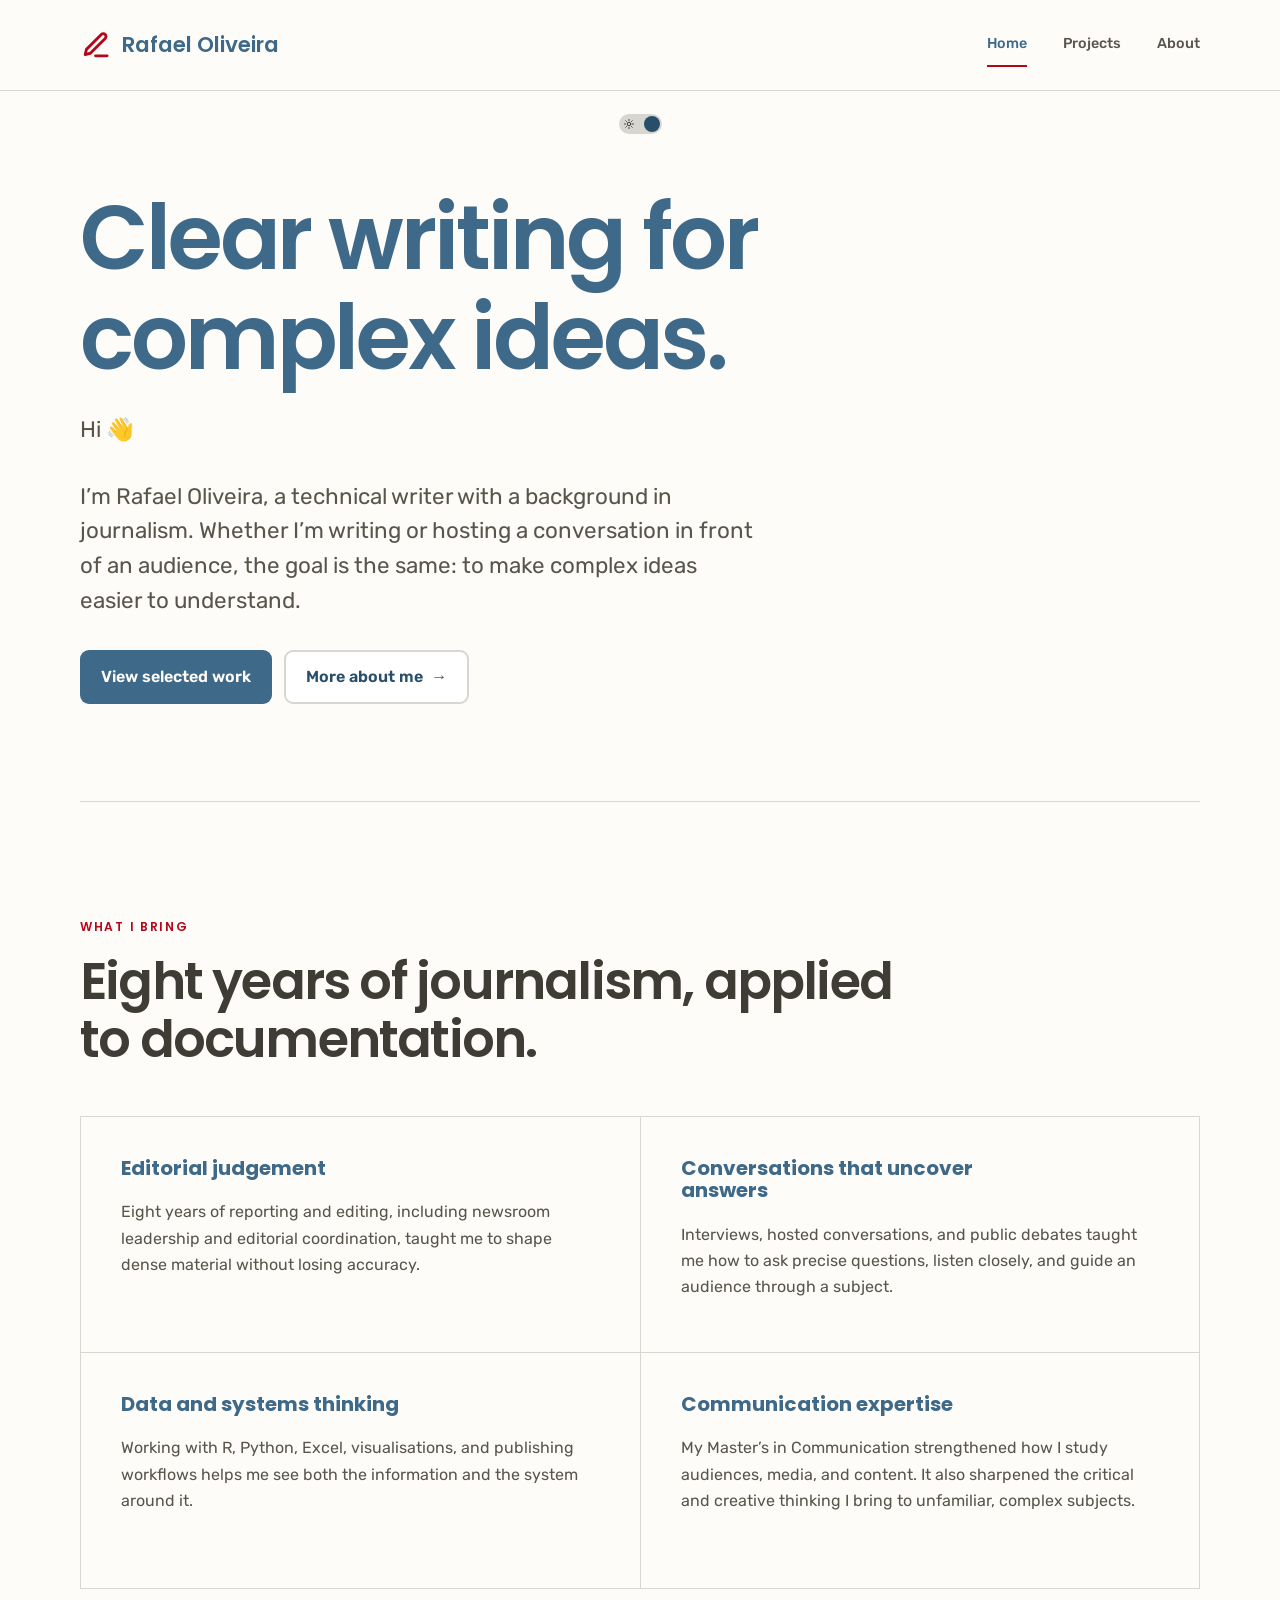
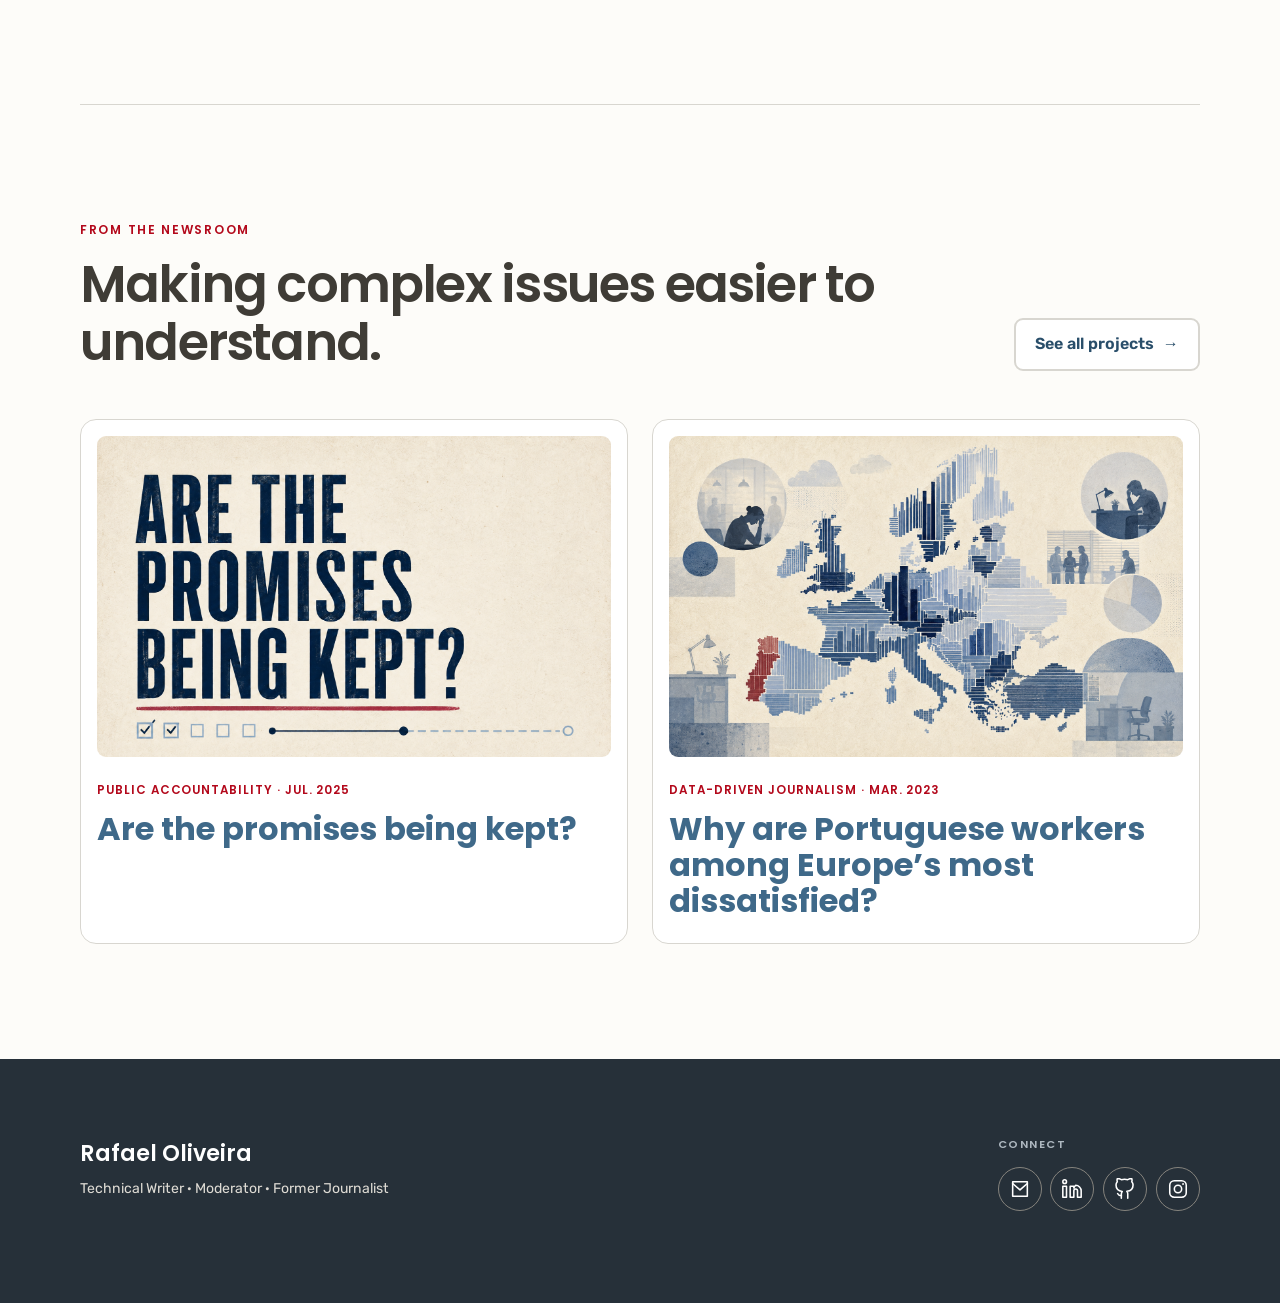
==== commit b3754da8: "Update index.html" ====
--- a/index.html
+++ b/index.html
@@ -49,6 +49,7 @@
     <main id="main-content">
         <section class="hero" aria-labelledby="hero-title">
             <h1 id="hero-title">Clear writing for complex ideas.</h1>
+            <p class="hero-summary">Hi 👋</p>
             <p class="hero-summary">
                 I’m Rafael Oliveira, a technical writer with a background in journalism. Whether I’m writing
                 or hosting a conversation in front of an audience, the goal is the same: to make
--- a/style.css
+++ b/style.css
@@ -139,7 +139,7 @@
   margin: 0 auto;
   display: grid;
   grid-template-columns: minmax(0, 1fr) auto;
-  grid-template-rows: auto auto;
+  grid-template-rows: auto;
   align-items: center;
   column-gap: 2rem;
 }
@@ -225,19 +225,20 @@
 }
 
 .theme-toggle {
+  position: absolute;
+  top: calc(100% + 0.75rem);
+  left: 50%;
   width: 44px;
   height: 44px;
-  grid-column: 2;
-  grid-row: 2;
   flex: 0 0 auto;
   display: grid;
   place-items: center;
-  justify-self: end;
   padding: 0;
   border: 0;
   border-radius: 50%;
   background: transparent;
   cursor: pointer;
+  transform: translateX(-50%);
 }
 
 .theme-toggle:hover {
@@ -1092,7 +1093,7 @@
     min-height: 0;
     padding: 1rem 0;
     grid-template-columns: 1fr;
-    grid-template-rows: auto auto auto;
+    grid-template-rows: auto auto;
     align-items: stretch;
     gap: 0.5rem;
   }
@@ -1114,12 +1115,6 @@
     width: 100%;
     flex: 1;
     justify-content: space-between;
-  }
-
-  .theme-toggle {
-    grid-column: 1;
-    grid-row: 3;
-    justify-self: end;
   }
 
   .hero {
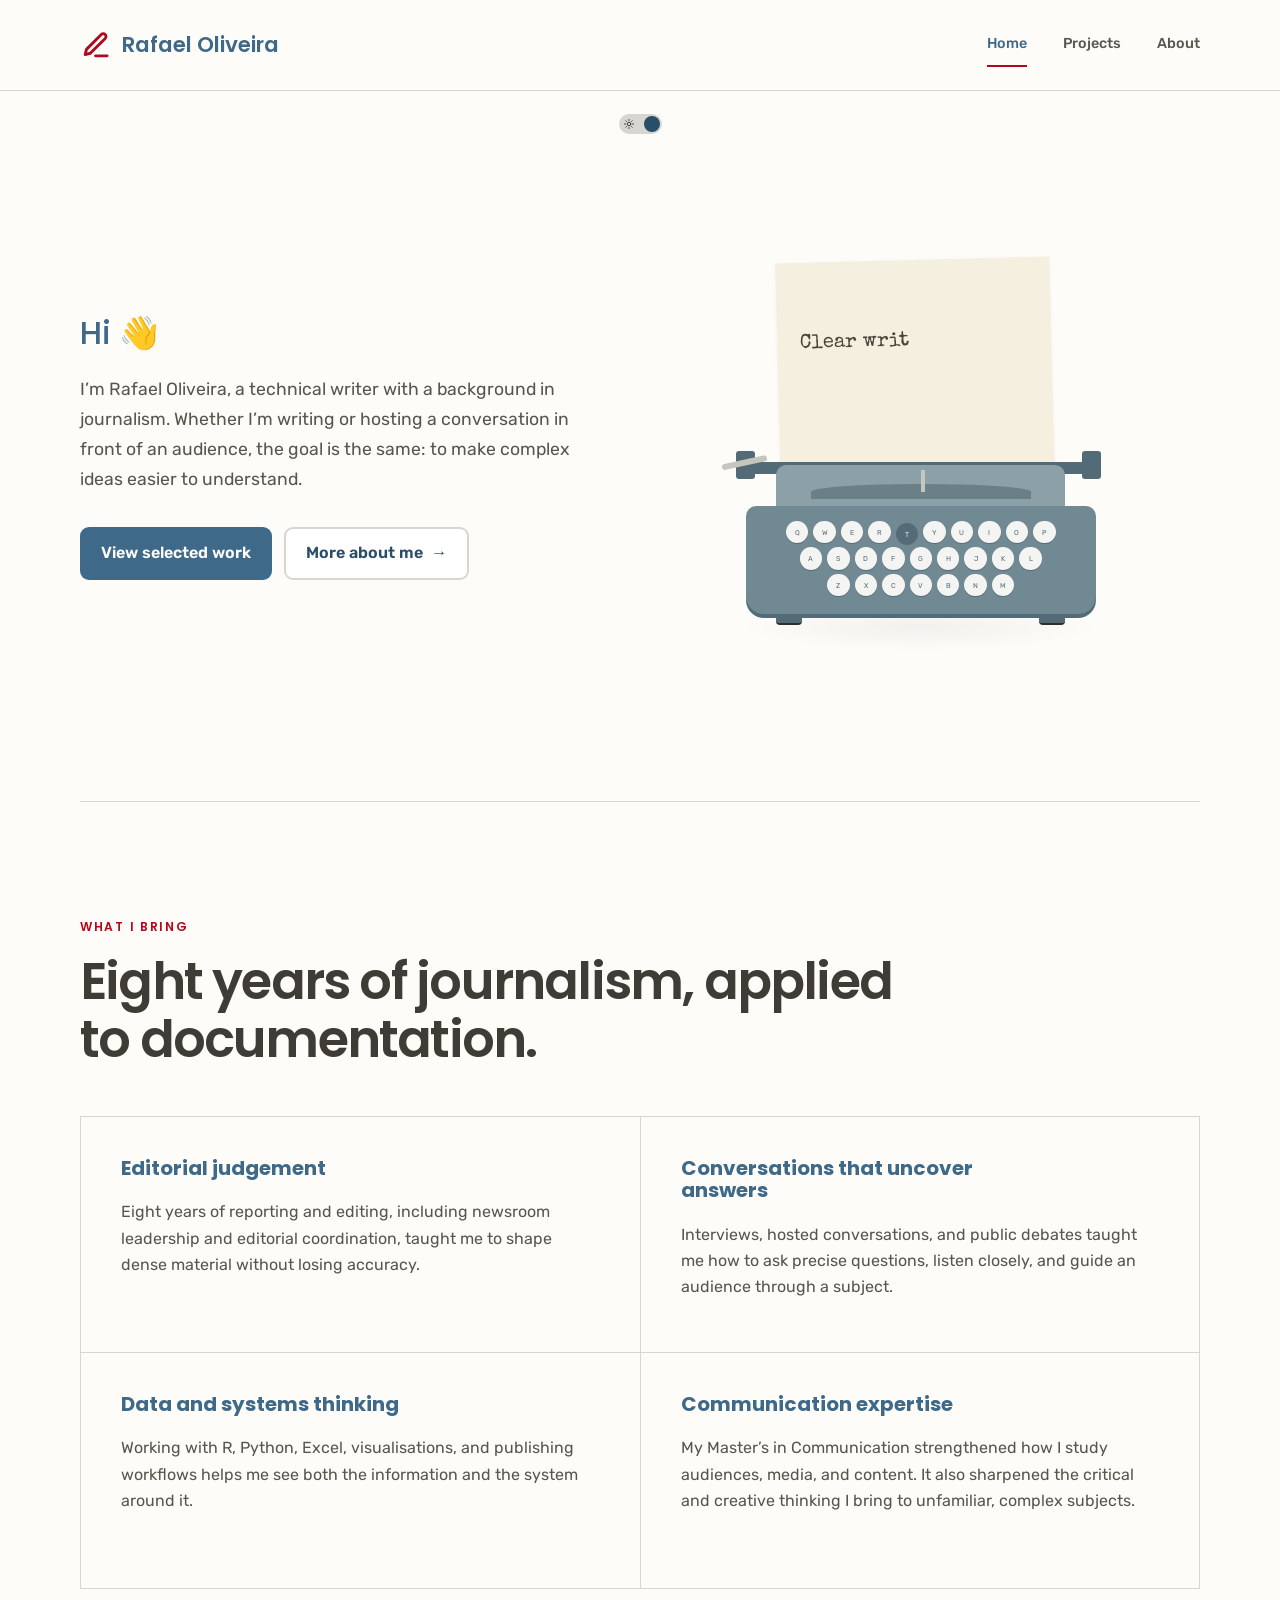
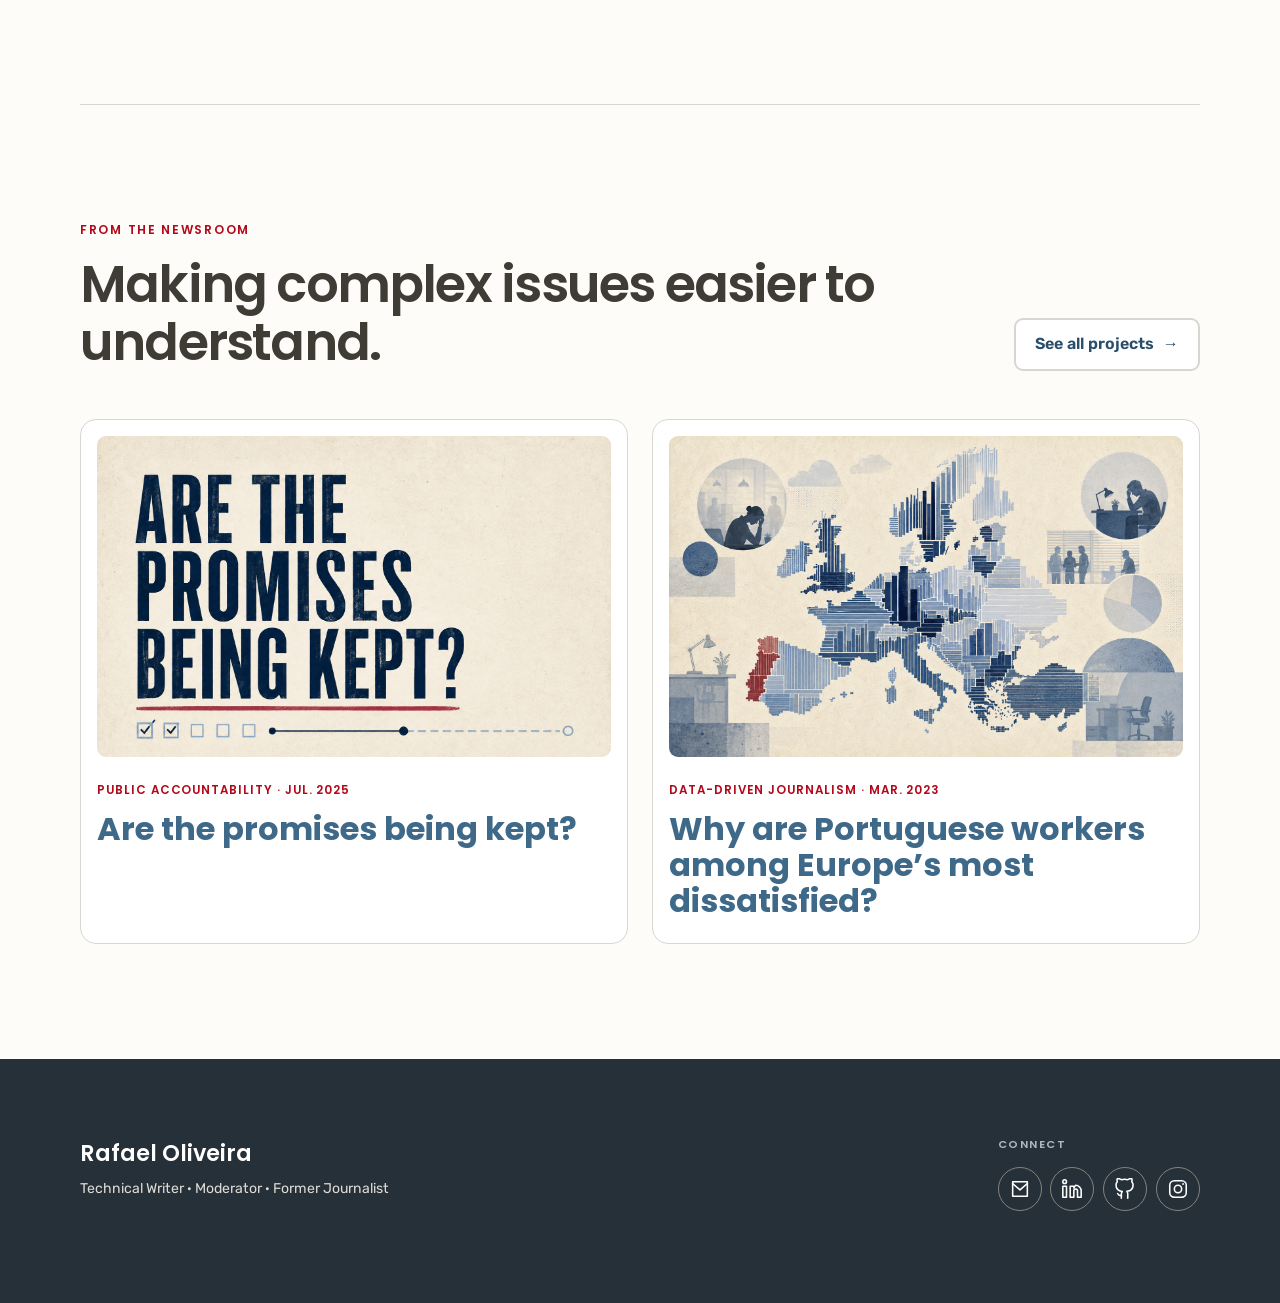
==== commit 2d85f64f: "update website" ====
--- a/index.html
+++ b/index.html
@@ -8,7 +8,7 @@
     <title>Rafael Oliveira — Technical Writer</title>
     <link rel="preconnect" href="https://fonts.googleapis.com">
     <link rel="preconnect" href="https://fonts.gstatic.com" crossorigin>
-    <link href="https://fonts.googleapis.com/css2?family=Poppins:wght@500;600;700&family=Rubik:wght@400;500;600&display=swap" rel="stylesheet">
+    <link href="https://fonts.googleapis.com/css2?family=Poppins:wght@500;600;700&family=Rubik:wght@400;500;600&family=Special+Elite&display=swap" rel="stylesheet">
     <script>
         document.documentElement.classList.add('js');
         try {
@@ -17,6 +17,7 @@
         } catch (error) {}
     </script>
     <link rel="stylesheet" href="./style.css">
+    <link rel="stylesheet" href="./typewriter.css">
 </head>
 <body>
     <a class="skip-link" href="#main-content">Skip to content</a>
@@ -47,17 +48,35 @@
     </header>
 
     <main id="main-content">
-        <section class="hero" aria-labelledby="hero-title">
-            <h1 id="hero-title">Clear writing for complex ideas.</h1>
-            <p class="hero-summary">Hi 👋</p>
-            <p class="hero-summary">
-                I’m Rafael Oliveira, a technical writer with a background in journalism. Whether I’m writing
-                or hosting a conversation in front of an audience, the goal is the same: to make
-                complex ideas easier to understand.
-            </p>
-            <div class="hero-actions">
-                <a class="button button-primary" href="./projects.html">View selected work</a>
-                <a class="button button-secondary" href="./about.html">More about me <span aria-hidden="true">→</span></a>
+        <section class="hero hero--typewriter" aria-labelledby="hero-title">
+            <h1 id="hero-title" class="hero-accessible-title">Clear writing for complex ideas.</h1>
+            <div class="hero-introduction">
+                <p class="hero-greeting">Hi 👋</p>
+                <p class="hero-summary">
+                    I’m Rafael Oliveira, a technical writer with a background in journalism. Whether I’m writing
+                    or hosting a conversation in front of an audience, the goal is the same: to make
+                    complex ideas easier to understand.
+                </p>
+                <div class="hero-actions">
+                    <a class="button button-primary" href="./projects.html">View selected work</a>
+                    <a class="button button-secondary" href="./about.html">More about me <span aria-hidden="true">→</span></a>
+                </div>
+            </div>
+            <div class="typewriter-art">
+                <button class="typewriter" type="button" aria-label="Replay the typewriter: Clear writing for complex ideas.">
+                    <span class="typewriter-carriage" aria-hidden="true">
+                        <span class="typewriter-paper"><span class="typewriter-text">Clear writing for
+complex ideas.</span></span>
+                        <span class="typewriter-roller"></span>
+                        <span class="typewriter-knob typewriter-knob-left"></span>
+                        <span class="typewriter-knob typewriter-knob-right"></span>
+                        <span class="typewriter-lever"></span>
+                    </span>
+                    <span class="typewriter-back" aria-hidden="true"><span class="typewriter-ribbon"></span><span class="typewriter-strike"></span></span>
+                    <span class="typewriter-housing" aria-hidden="true"><span class="typewriter-keys"></span></span>
+                    <span class="typewriter-feet" aria-hidden="true"></span>
+                    <span class="typewriter-shadow" aria-hidden="true"></span>
+                </button>
             </div>
         </section>
 
@@ -127,5 +146,6 @@
         </div>
     </footer>
     <script src="./script.js"></script>
+    <script src="./typewriter.js"></script>
 </body>
 </html>
--- a/typewriter.css
+++ b/typewriter.css
@@ -0,0 +1,193 @@
+.hero--typewriter {
+  display: grid;
+  grid-template-columns: minmax(0, 1fr) minmax(0, 1.12fr);
+  align-items: center;
+  gap: 48px;
+}
+
+.hero--typewriter > * { animation: none; }
+.hero--typewriter .hero-accessible-title {
+  position: absolute;
+  width: 1px;
+  height: 1px;
+  margin: 0;
+  overflow: hidden;
+  clip-path: inset(50%);
+  white-space: nowrap;
+}
+.hero-greeting {
+  margin-bottom: 22px;
+  color: var(--primary);
+  font: 500 32px/1.3 var(--display);
+}
+.hero--typewriter .hero-summary { font-size: 1.1rem; line-height: 1.7; }
+.typewriter-art { min-width: 0; }
+.typewriter {
+  --machine: #718993;
+  --machine-light: #8ca0a8;
+  --machine-dark: #536b76;
+  --machine-paper: #f5efdf;
+  --machine-ink: #4b443c;
+  --machine-chrome: #c5c7bf;
+  position: relative;
+  display: block;
+  width: 100%;
+  max-width: 380px;
+  aspect-ratio: 1.02;
+  margin: 0 auto;
+  padding: 0;
+  border: 0;
+  appearance: none;
+  background: transparent;
+  color: inherit;
+  font: inherit;
+  text-align: left;
+  cursor: pointer;
+  isolation: isolate;
+  container-type: inline-size;
+}
+.typewriter > span, .typewriter-paper, .typewriter-text { display: block; }
+.typewriter-carriage {
+  position: absolute;
+  top: 0;
+  left: 0;
+  z-index: 2;
+  width: 100%;
+  height: 57%;
+  transform: translateX(var(--carriage-offset, 0px));
+  transition: transform 100ms linear;
+}
+.typewriter-carriage.is-returning { transition: transform 300ms cubic-bezier(.2,.8,.25,1); }
+.typewriter-paper {
+  position: absolute;
+  left: 15%;
+  width: 72%;
+  height: calc(100% + 12px);
+  padding: 17% 6% 0;
+  border-radius: 1px;
+  background: var(--machine-paper);
+  box-shadow: 0 1px 5px #0000000b;
+  transform: translateY(var(--paper-feed, 0px)) rotate(-1.5deg);
+  transition: transform 220ms ease;
+}
+.typewriter-text {
+  min-height: 75px;
+  color: var(--machine-ink);
+  font: 400 clamp(14px, 5.3cqw, 21px)/1.65 'Special Elite', 'Courier New', monospace;
+  white-space: pre-wrap;
+}
+.typewriter-roller {
+  position: absolute;
+  left: 8%; bottom: -1%;
+  width: 88%; height: 6%;
+  border-radius: 4px;
+  background: var(--machine-dark);
+}
+.typewriter-knob {
+  position: absolute;
+  bottom: -3%;
+  width: 5%; height: 13%;
+  border-radius: 3px;
+  background: var(--machine-dark);
+}
+.typewriter-knob-left { left: 4%; }
+.typewriter-knob-right { right: 0; }
+.typewriter-lever {
+  position: absolute;
+  left: 0; bottom: 5%;
+  width: 12%; height: 3%;
+  border-radius: 3px;
+  background: var(--machine-chrome);
+  transform: rotate(-12deg);
+  transform-origin: right center;
+}
+.typewriter-back {
+  position: absolute;
+  left: 13%; top: 55%;
+  z-index: 3;
+  width: 76%; height: 17%;
+  border-radius: 10px 10px 0 0;
+  background: var(--machine-light);
+}
+.typewriter-ribbon {
+  position: absolute;
+  left: 12%; top: 30%;
+  width: 76%; height: 24%;
+  border-radius: 60% 60% 0 0;
+  background: var(--machine-dark);
+  opacity: .6;
+}
+.typewriter-strike {
+  position: absolute;
+  left: 50%; top: 8%;
+  width: 4px; height: 22px;
+  background: var(--machine-chrome);
+  opacity: 0;
+}
+.typewriter-housing {
+  position: absolute;
+  left: 5%; top: 66%;
+  z-index: 4;
+  width: 92%; height: 29%;
+  padding-top: 15px;
+  border-radius: 10px 10px 18px 18px;
+  background: var(--machine);
+  box-shadow: 0 4px 0 var(--machine-dark);
+}
+.typewriter-keys { display: flex; flex-direction: column; align-items: center; gap: 4px; padding: 0 6%; }
+.typewriter-keyrow { display: flex; justify-content: center; gap: 5px; width: 100%; }
+.typewriter-key {
+  display: flex; align-items: center; justify-content: center;
+  width: 7.3%; aspect-ratio: 1;
+  border-radius: 50%;
+  background: #fdfcf9;
+  color: var(--machine-dark);
+  box-shadow: 0 1px 0 var(--machine-dark);
+  font: 7px Rubik, sans-serif;
+  opacity: .94;
+  transition: transform 70ms, box-shadow 70ms;
+}
+.typewriter-key.is-pressed { transform: translateY(2px); box-shadow: none; background: var(--machine-dark); color: var(--machine-paper); }
+.typewriter-feet { position: absolute; top: 94%; left: 13%; right: 11%; z-index: 1; height: 3.5%; }
+.typewriter-feet::before, .typewriter-feet::after {
+  content: '';
+  position: absolute; top: 0;
+  width: 9%; height: 100%;
+  border-bottom: 2px solid #302d2b;
+  border-radius: 0 0 4px 4px;
+  background: var(--machine-dark);
+}
+.typewriter-feet::before { left: 0; }
+.typewriter-feet::after { right: 0; }
+.typewriter-shadow {
+  position: absolute; bottom: -5%; left: 3%; z-index: -1;
+  width: 96%; height: 13%;
+  border-radius: 50%;
+  background: radial-gradient(ellipse, #0000000c, transparent 70%);
+}
+
+@media (max-width: 640px) {
+  .hero--typewriter { grid-template-columns: minmax(0,.7fr) minmax(0,1fr); gap: 23px 14px; min-height: 0; padding-block: 3rem; }
+  .hero-introduction { display: contents; }
+  .hero--typewriter .hero-greeting { grid-column: 1; grid-row: 1; align-self: center; margin: 0; font-size: 29px; }
+  .typewriter-art { grid-column: 2; grid-row: 1; }
+  .hero--typewriter .hero-summary { grid-column: 1 / -1; grid-row: 2; margin: 0; font-size: 1rem; }
+  .hero--typewriter .hero-actions { grid-column: 1 / -1; grid-row: 3; gap: 16px; flex-direction: row; align-items: center; }
+  .hero--typewriter .button { width: auto; }
+  .typewriter { max-width: 300px; }
+  .typewriter-paper { padding-top: 10%; }
+  .typewriter-text { font-size: 13px; line-height: 1.4; }
+  .typewriter-housing { padding-top: 5%; }
+  .typewriter-keys { gap: 3px; }
+  .typewriter-keyrow { gap: 2px; }
+  .typewriter-key { font-size: 4px; color: transparent; }
+}
+@media (max-width: 359px) {
+  .hero--typewriter { grid-template-columns: minmax(0,.5fr) minmax(0,1fr); column-gap: 10px; }
+  .hero--typewriter .hero-greeting { font-size: 25px; }
+  .typewriter-paper { padding-top: 8%; }
+  .typewriter-text { line-height: 1.35; }
+}
+@media (prefers-reduced-motion: reduce) {
+  .typewriter-carriage, .typewriter-carriage.is-returning, .typewriter-paper, .typewriter-key { transition: none; }
+}
